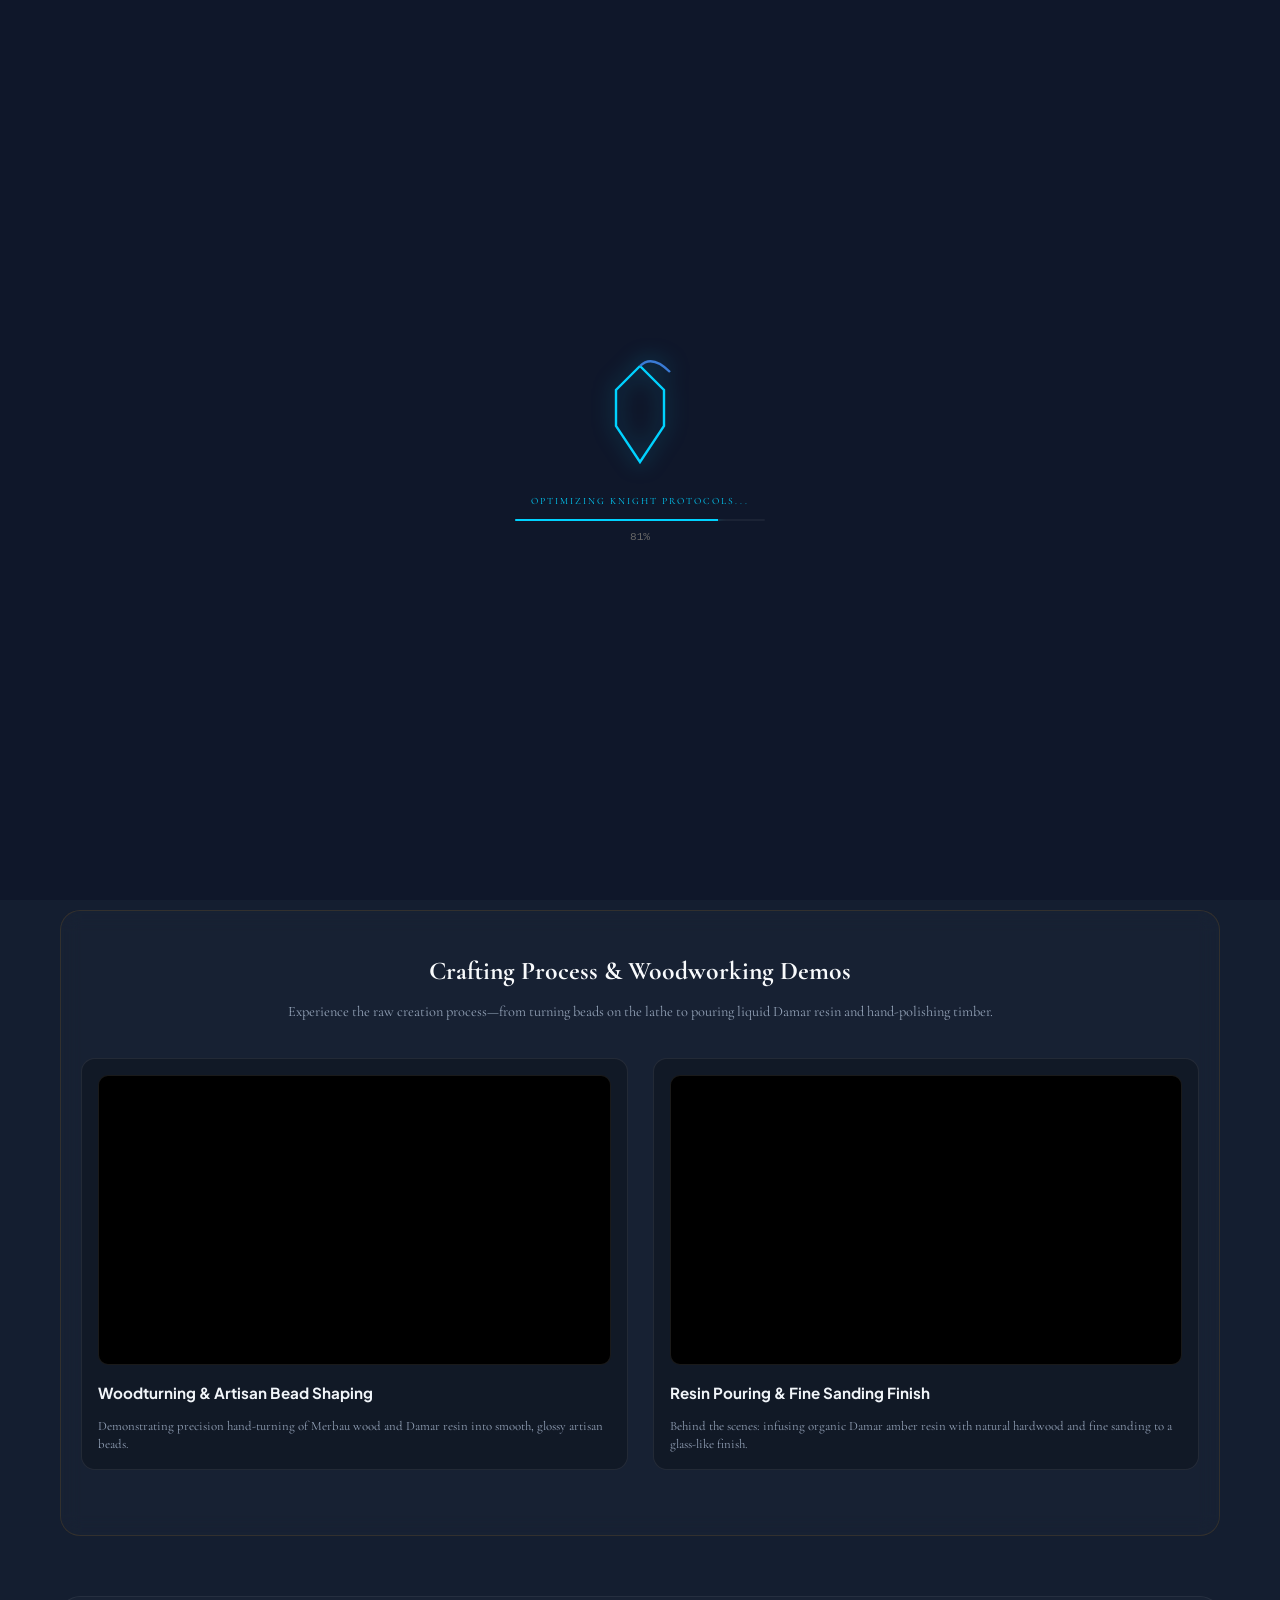
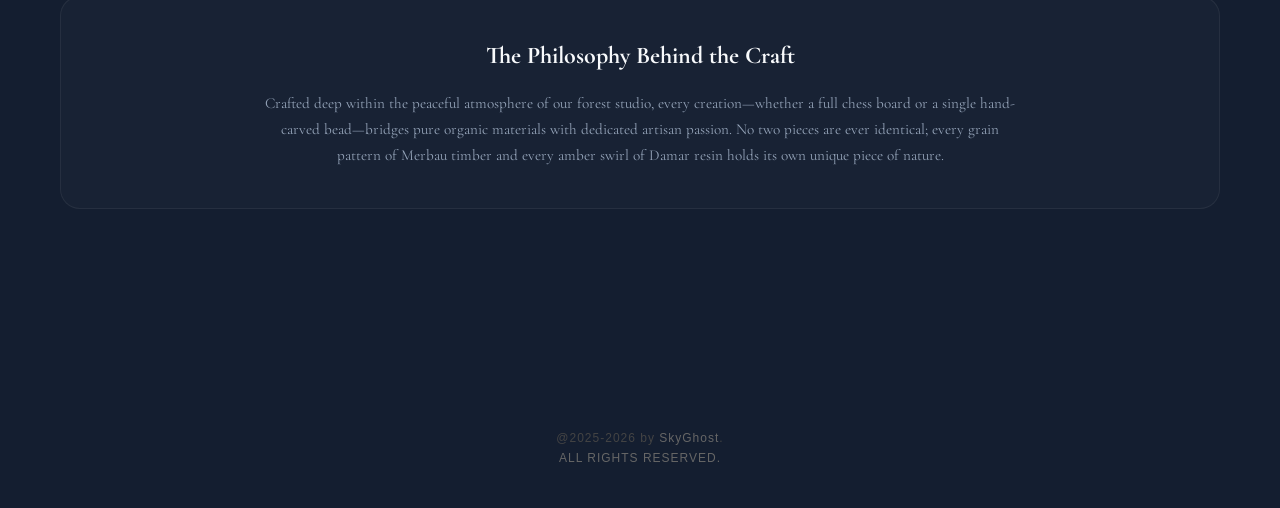
==== crafts/index.html @ 5ad2530a "Add files via upload" ====
<!doctype html><html lang="en"><head><meta charset="UTF-8"><title id="page-title">Artisan Crafts - Naetziel Laksono</title><meta name="viewport" content="width=device-width,initial-scale=1"><link rel="icon" href="data:image/svg+xml,<svg xmlns=%22http://www.w3.org/2000/svg%22 viewBox=%220 0 100 100%22><text y=%22.9em%22 font-size=%2290%22>🪵</text></svg>"><link href="https://fonts.googleapis.com/css2?family=Plus+Jakarta+Sans:wght@300;400;600;800&display=swap" rel="stylesheet"><link rel="stylesheet" href="../Assets/gaya/finalStyle.css"><link rel="stylesheet" href="craftsStyle.css"><script src="../../preloader.js"></script><style></style></head><body><site-preloader></site-preloader><nav><div class="brand" id="nav-brand">Naetziel Laksono</div><button class="hamburger" id="hamburger" aria-label="Toggle navigation">☰</button><div class="nav-links" id="navLinks"><a href="../etalase/index.html" data-json="navigation.digital_arsenal">🛍️ Digital Arsenal</a> <a href="../index.html" data-json="navigation.back_home">← Back to Home</a></div><div style="display: flex; gap: 10px; align-items: center;"><button class="toggle-btn" id="langToggle" title="Switch Language" style="font-size: 0.85em; font-weight: 700; background: var(--bg-alt); border: 1px solid rgba(255,255,255,0.1); padding: 4px 10px; border-radius: 6px; cursor: pointer; color: var(--fg);">ID | EN</button></div></nav><section class="visible" style="padding-top: 40px; max-width: 1200px;"><div class="studio-status-wrapper"><div class="studio-status-badge"><div class="status-dot"></div><span data-json="studio_status">● Studio Active: Open for Commissions</span></div></div><div class="artisan-banner"><div class="artisan-dot"></div><span data-json="banner.atelier">Forged in the Forest Atelier</span> <span>•</span> <span data-json="banner.craft_type">100% Pure Handcraft</span></div><div class="artisan-header"><h2 data-json="header.title">Natural Wood & Resin Handcrafts</h2><p data-json="header.description">Pure handcrafted creations combining exotic Merbau hardwood, natural amber Damar resin, and selected fine timbers.</p></div><div class="trust-strip" id="trust-strip-container"></div><div style="display: grid; grid-template-columns: repeat(auto-fit, minmax(320px, 1fr)); gap: 30px;" id="products-container"></div><div class="process-section" id="process-gallery"><div class="process-header"><h3 data-json="process_section.title">Crafting Process & Woodworking Demos</h3><p data-json="process_section.description">Experience the raw creation process.</p></div><div class="video-grid" id="videos-container"></div></div><div class="story-section"><h3 data-json="story_section.title">The Philosophy Behind the Craft</h3><p data-json="story_section.description">Crafted deep within the peaceful atmosphere of our forest studio...</p></div></section><footer><div class="footer-content"><div class="footer-bottom"><p>@2025-2026 by <span id="footer-author">SkyGhost</span>.<br><span data-json="footer.copyright">ALL RIGHTS RESERVED.</span></p></div></div></footer><script src="craftsScript.js"></script></body></html>
---- Assets/gaya/finalStyle.css ----
@import url(https://fonts.googleapis.com/css2?family=Plus+Jakarta+Sans:ital,wght@0,200..800;1,200..800&display=swap);@import url(https://fonts.googleapis.com/css2?family=Cormorant+Garamond:wght@300;400;500;600;700&display=swap);:root{--bg:#141e30;--fg:#e0e0e0;--bg-alt:rgba(255, 255, 255, 0.05);--accent:#00ff8c;--font:'Cormorant Garamond',serif;--bar-bg:rgba(255, 255, 255, 0.1)}html.light{--bg:#f5f5f5;--fg:#222;--bg-alt:rgba(0, 0, 0, 0.05);--accent:#0066cc}*{box-sizing:border-box;margin:0;padding:0}html{scroll-behavior:smooth}body{font-family:var(--font);background:var(--bg);background-image:radial-gradient(at 0 0,rgba(0,255,195,.05) 0,transparent 50%),radial-gradient(at 100% 100%,rgba(0,102,204,.05) 0,transparent 50%);background-attachment:fixed;color:var(--fg);line-height:1.6;transition:background .3s,color .3s}a{text-decoration:none;color:var(--accent);transition:.3s}a:hover{opacity:.8}section{padding:80px 20px;max-width:95%;margin:auto;opacity:0;transform:translateY(20px);transition:opacity .6s ease-out,transform .6s ease-out}section.visible{opacity:1;transform:translateY(0)}body.ready section.visible{animation:1s ease-in-out forwards fadeIn}nav{position:sticky;top:0;left:0;right:0;background:var(--bg-alt);backdrop-filter:blur(10px);-webkit-backdrop-filter:blur(10px);display:flex;justify-content:space-between;align-items:center;padding:10px 20px;z-index:100;border-bottom:1px solid rgba(255,255,255,.1)}.brand{font-weight:600;font-size:1.2em;letter-spacing:1px;text-transform:uppercase;background:linear-gradient(180deg,#fff 0,#aaa 100%);-webkit-background-clip:text;-webkit-text-fill-color:transparent;filter:drop-shadow(0 2px 4px rgba(0, 0, 0, .3));transition:.3s;cursor:pointer}.brand:hover{letter-spacing:6px;filter:drop-shadow(0 0 8px rgba(255, 255, 255, .5))}.nav-links{display:flex;gap:20px}.nav-links a{font-weight:500}.hamburger,.toggle-btn{background:0 0;border:none;font-size:1.5em;cursor:pointer;color:var(--fg)}.hamburger{display:none}#home{text-align:center;padding-top:120px}#home img{width:160px;height:160px;border-radius:50%;object-fit:cover;border:3px solid rgba(255,255,255,.4);box-shadow:0 4px 15px rgba(0,0,0,.4);margin-bottom:20px;animation:1s ease-out slideDown}#home h1{font-size:2.8em;margin-bottom:5px;animation:2s fadeIn}#home .tagline{font-size:1.2em;font-weight:300;margin-bottom:20px;animation:2s fadeIn}.description{max-width:700px;margin:20px auto 40px;background:var(--bg-alt);backdrop-filter:blur(12px);-webkit-backdrop-filter:blur(12px);border:1px solid rgba(255,255,255,.1);border-radius:14px;padding:25px;box-shadow:0 8px 20px rgba(0,0,0,.2);font-size:1.05em;line-height:1.8;animation:2s ease-in fadeIn}.social-links{display:flex;flex-wrap:wrap;justify-content:center;gap:16px;margin-bottom:60px;animation:2s ease-in fadeIn}.social-links a{display:inline-flex;align-items:center;justify-content:center;font-weight:600;color:var(--fg);transition:.3s;text-decoration:none;text-align:center;font-size:1.05em;background:var(--bg-alt);backdrop-filter:blur(6px);-webkit-backdrop-filter:blur(6px);border:1px solid rgba(255,255,255,.1);border-radius:8px;padding:8px 16px;box-shadow:0 8px 20px rgba(0,0,0,.2)}.social-links a:hover{background:var(--accent);color:var(--bg);transform:translateY(-3px);box-shadow:0 5px 15px rgba(0,210,255,.4)}.social-links svg{width:20px;height:20px;margin-right:8px}.etalase-btn{border:2px solid #a855f7!important;color:#e9d5ff!important;transition:.3s}.etalase-btn:hover{background:#a855f7!important;color:#fff!important;box-shadow:0 0 20px rgba(168,85,247,.6);transform:translateY(-3px)}#about h2,#contact h2,#projects h2,#skills h2{text-align:center;margin-bottom:20px;font-size:2em}#about .bio{max-width:800px;margin:auto;background:var(--bg-alt);backdrop-filter:blur(10px);-webkit-backdrop-filter:blur(10px);border:1px solid rgba(255,255,255,.1);border-radius:12px;padding:25px;box-shadow:0 8px 20px rgba(0,0,0,.2);font-size:1.05em;line-height:1.8}.skills-container{display:grid;grid-template-columns:repeat(auto-fit,minmax(250px,1fr));gap:20px;margin-top:30px}.skill-category{background:var(--bg-alt);padding:20px;border-radius:12px;border:1px solid rgba(255,255,255,.1);transition:transform .3s}.skill-category:hover{transform:translateY(-5px);border-color:var(--accent)}.skill-category h3{font-size:1.1em;margin-bottom:15px;color:var(--accent);border-bottom:1px solid var(--bar-bg);padding-bottom:5px}.tags{display:flex;flex-wrap:wrap;gap:10px}.tags span{background:var(--bar-bg);color:var(--fg);padding:6px 12px;border-radius:20px;font-size:.85em;font-weight:500;border:1px solid transparent;transition:.3s}.tags span:hover{background:var(--accent);color:var(--bg);cursor:default}.principles-header{text-align:center;margin-bottom:60px}.principles-header h2{margin-bottom:15px;font-size:32px}.principles-sub{font-family:'Plus Jakarta Sans',sans-serif;font-size:.95rem;color:#8a92a6;letter-spacing:.5px;max-width:500px;margin:0 auto;line-height:1.6}#principles{padding:80px 20px;margin:0 auto}.principles-grid{display:grid;grid-template-columns:repeat(auto-fit,minmax(280px,1fr));gap:40px}.principle-card{font-family:'Plus Jakarta Sans',sans-serif;background:0 0;border-top:1px solid rgba(255,255,255,.08);padding:25px 10px;transition:.4s cubic-bezier(.16, 1, .3, 1)}.principle-card:hover{border-top-color:#00d2ff;transform:translateY(-3px)}.principle-num{font-size:.8rem;font-weight:700;color:#8a92a6;letter-spacing:2px;margin-bottom:12px;transition:color .3s}.principle-card:hover .principle-num{color:#00d2ff}.principle-card h3{font-size:1.2rem;font-weight:600;color:#fff;margin-bottom:10px}.principle-card p{font-size:.9rem;color:#8a92a6;line-height:1.6}.section-tagline{font-family:'Plus Jakarta Sans',sans-serif;font-size:1rem;color:#8a92a6;text-align:center;margin-top:-40px;margin-bottom:50px;padding-top:40px;letter-spacing:.5px}.current-focus-wrapper{font-family:'Plus Jakarta Sans',sans-serif;margin:50px auto 0;max-width:650px;width:100%}.focus-header{margin-bottom:16px;padding-left:2px}.focus-title{font-size:.9rem;font-weight:800;text-transform:uppercase;letter-spacing:.12em;color:#fff;margin:0}.focus-subtitle{font-size:.78rem;color:#64748b;margin-top:4px;font-weight:400}.current-focus{background:rgba(255,255,255,.03);border:1px solid rgba(255,255,255,.08);border-radius:12px;padding:24px;backdrop-filter:blur(8px);-webkit-backdrop-filter:blur(8px);display:flex;flex-direction:column;gap:14px}.focus-item{display:flex;flex-direction:column;gap:4px;font-size:.88rem;line-height:1.5}.focus-label{font-weight:700;color:#fff;text-transform:uppercase;letter-spacing:.05em;font-size:.8rem;min-width:130px}.focus-text{color:#cbd5e1;font-weight:400}.current-focus:hover{border-color:rgba(255,255,255,.15);background:rgba(255,255,255,.04);transition:.3s}.forest-chronicle{font-family:'Plus Jakarta Sans',sans-serif;display:flex;justify-content:space-between;align-items:center;background:rgba(255,255,255,.01);border:1px solid rgba(255,255,255,.05);border-radius:8px;padding:30px;max-width:500px;margin:40px auto}.chronicle-meta{display:flex;align-items:center;gap:15px}.chronicle-icon{font-size:1.5rem;filter:drop-shadow(0 0 8px rgba(0, 210, 255, .2))}.chronicle-title{font-size:.95rem;font-weight:600;color:#fff;margin:0 0 2px}.chronicle-desc{font-size:.8rem;color:#8a92a6;margin:0}.chronicle-timer{text-align:right;display:flex;flex-direction:column;gap:4px}.timer-label{font-size:.75rem;color:#8a92a6;text-transform:uppercase;letter-spacing:1px}#countdown-timer{font-size:1.1rem;font-weight:700;color:#00d2ff;font-variant-numeric:tabular-nums;letter-spacing:.5px}.project-list{display:flex;flex-wrap:nowrap;overflow-x:auto;gap:25px;padding:20px 10px 40px;scroll-snap-type:x mandatory;-webkit-overflow-scrolling:touch}.project-list::-webkit-scrollbar{height:8px}.project-list::-webkit-scrollbar-track{background:var(--bg-alt);border-radius:10px}.project-list::-webkit-scrollbar-thumb{background:var(--accent);border-radius:10px}.project-item{flex:0 0 320px;scroll-snap-align:center;background:var(--bg-alt);backdrop-filter:blur(15px);-webkit-backdrop-filter:blur(15px);border:1px solid rgba(255,255,255,.1);padding:30px;border-radius:16px;position:relative;overflow:hidden;transition:.4s;display:flex;flex-direction:column}.project-item:hover{transform:translateY(-10px);border-color:var(--accent);box-shadow:0 15px 35px rgba(0,255,195,.1)}.project-status{position:absolute;top:0;right:0;padding:5px 15px;font-size:.75em;font-weight:600;border-bottom-left-radius:12px}.completed{background:var(--accent);color:var(--bg)}.dev{background:#ffb800;color:#000}.project-item h3{margin:15px 0 10px;font-size:1.4em;color:var(--accent)}.project-item p{font-size:.95em;opacity:.8;flex-grow:1}.project-tech{margin:20px 0;display:flex;gap:8px;flex-wrap:wrap}.project-tech span{font-size:.7em;background:rgba(255,255,255,.05);padding:4px 10px;border-radius:4px;border:1px solid rgba(255,255,255,.1)}.project-link{text-align:center;padding:10px;border-radius:8px;background:var(--accent);color:var(--bg)!important;font-weight:600;margin-top:10px}.project-link.disabled{background:var(--bar-bg);cursor:not-allowed;opacity:.5}button.project-link{background:var(--accent);color:var(--bg)!important;border:none;cursor:pointer}.ai-card{color:#fff;position:relative;border:1px solid rgba(0,255,195,.2)!important;background:linear-gradient(145deg,rgba(15,20,28,.8),rgba(5,7,10,.9));z-index:1}.ai-card::before{content:'';position:absolute;inset:-2px;background:var(--accent);filter:blur(15px);-webkit-filter:blur(15px);border-radius:28px;z-index:-1;opacity:.1;animation:3s ease-in-out infinite neural-pulse}.scan-line{position:absolute;top:0;left:0;width:100%;height:2px;background:linear-gradient(90deg,transparent,var(--accent),transparent);opacity:.5;z-index:2;animation:4s linear infinite scan-move}.ai-card h3{color:#cdecf3;text-shadow:0 0 10px rgba(0,255,195,.3)}.ai-card:hover{box-shadow:0 0 30px rgba(0,255,195,.2)}.ai-card:hover .scan-line{animation-duration:2s}.wa-ai-card{color:#fff;border:1px solid rgba(37,211,102,.2)!important;background:linear-gradient(145deg,rgba(15,28,20,.9),rgba(5,10,7,.95));position:relative;overflow:hidden}.wa-ai-card h3{color:#cdecf3}.neural-network{position:absolute;top:0;left:0;width:100%;height:100%;background-image:radial-gradient(#25d366 .5px,transparent .5px);background-size:15px 15px;opacity:.05;z-index:0}.wa-ai-card::before{content:'';position:absolute;inset:-2px;background:#25d366;filter:blur(20px);border-radius:28px;z-index:-1;opacity:.05;animation:4s ease-in-out infinite wa-ai-pulse}.wa-ai-card::after{content:'●';position:absolute;top:15px;right:15px;color:#25d366;font-size:8px;text-shadow:0 0 10px #25d366;animation:2s infinite floating-blink}.wa-ai-card:hover{border-color:#25d366!important;box-shadow:0 0 25px rgba(37,211,102,.15)}h2{font-family:'Plus Jakarta Sans',Inter,sans-serif;font-size:2.5rem;font-weight:900;text-align:center;margin-bottom:50px;text-transform:uppercase;letter-spacing:2px;position:relative;display:block;width:fit-content;margin-left:auto;margin-right:auto}h2::after{content:'';position:absolute;bottom:-4px;left:50%;transform:translateX(-50%);-webkit-transform:translateX(-50%);width:70%;height:2px;border-radius:2px}h2::before{content:'';position:absolute;bottom:-6px;left:50%;width:6px;height:6px;background:#fff;border-radius:50%;box-shadow:0 0 15px #fff,0 0 5px #00d2ff;z-index:2;animation:3s ease-in-out infinite alternate scanner-move}.modal-overlay{display:none;position:fixed;z-index:1000;inset:0;background:rgba(8,12,22,.75);backdrop-filter:blur(16px);-webkit-backdrop-filter:blur(16px);padding:40px 20px;justify-content:center;align-items:center;perspective:1200px}.modal-content{background:rgba(15,23,42,.55);backdrop-filter:blur(20px);-webkit-backdrop-filter:blur(20px);padding:24px 20px;border-radius:20px;width:100%;max-width:340px;position:relative;border:1px solid rgba(255,255,255,.08);box-shadow:0 30px 60px rgba(0,0,0,.4),0 0 40px rgba(0,210,255,.08);transform-style:preserve-3d}.modal-title{color:#00d2ff;text-align:center;margin-bottom:20px;font-size:1.1rem;letter-spacing:2px;font-weight:700;transform:translateZ(30px)}.game-list{display:flex;flex-direction:column;gap:10px;transform:translateZ(20px)}.game-item{display:flex;align-items:center;gap:12px;padding:10px 14px;background:rgba(255,255,255,.03);border:1px solid rgba(255,255,255,.04);border-radius:12px;transition:.3s}.game-item:hover{background:rgba(0,210,255,.08);border-color:rgba(0,210,255,.2)}.close-btn:hover{color:#00d2ff}.game-icon{font-size:1.5rem}.game-label{font-size:.7rem;color:#888;text-transform:uppercase;margin:0}.game-val{font-size:1rem;color:#fff;font-weight:600;margin:0}.close-btn{transition:color .2s;transform:translateZ(30px);position:absolute;top:15px;right:20px;font-size:25px;color:#fff;cursor:pointer}#openGamingModal{position:relative;border:2px solid #01f;color:#dbdde4;overflow:visible;background:0 0;cursor:pointer;z-index:1;transition:.2s ease-in-out}#openGamingModal:hover{background:#4800ff;color:#fff;transform:translateY(-5px) scale(1.05);filter:drop-shadow(0 0 15px rgba(81, 0, 255, .8));animation:.15s infinite glitch-button-hard}#openGamingModal::before{content:'';position:absolute;top:-12px;left:-12px;right:-12px;bottom:-12px;border:3px solid #00d2ff;border-radius:8px;z-index:-1;filter:drop-shadow(0 0 6px #00d2ff) drop-shadow(0 0 15px #00d2ff);pointer-events:none;opacity:1;animation:1s steps(1) infinite lightning-idle-1}#openGamingModal::after{content:'';position:absolute;top:-16px;left:-16px;right:-16px;bottom:-16px;border:2px solid #f07;border-radius:8px;z-index:-1;filter:drop-shadow(0 0 6px #ff0077) drop-shadow(0 0 20px #ff0077);pointer-events:none;opacity:1;animation:1.2s steps(1) .3s infinite lightning-idle-2}#openGamingModal:hover::before{animation:.15s steps(1) infinite lightning-berserker-1}#openGamingModal:hover::after{animation:.1s steps(1) infinite lightning-berserker-2}.copy-btn{background:rgba(0,210,255,.1);border:1px solid rgba(0,210,255,.3);color:#00d2ff;padding:2px 6px;border-radius:4px;font-size:.75rem;cursor:pointer;margin-left:6px;transition:.2s;vertical-align:middle}.copy-btn:hover{background:#00d2ff;color:#0f172a;box-shadow:0 0 10px rgba(0,210,255,.5);transform:scale(1.05)}.copy-toast{position:fixed;bottom:40px;left:50%;transform:translateX(-50%) translateY(100px);background:#0f172a;color:#00d2ff;border:1px solid #00d2ff;padding:10px 20px;border-radius:8px;font-family:'Plus Jakarta Sans',sans-serif;font-size:.75rem;letter-spacing:1.5px;text-transform:uppercase;box-shadow:0 0 25px rgba(0,210,255,.4);transition:transform .3s cubic-bezier(.16, 1, .3, 1),opacity .3s;opacity:0;z-index:2000;pointer-events:none}.copy-toast.show{transform:translateX(-50%) translateY(0);opacity:1}#contact p{text-align:center;font-size:1.05em;background:var(--bg-alt);backdrop-filter:blur(10px);-webkit-backdrop-filter:blur(10px);border:1px solid rgba(255,255,255,.1);border-radius:12px;padding:20px;max-width:600px;margin:auto;box-shadow:0 8px 20px rgba(0,0,0,.2)}footer{padding:80px 0 40px;background:0 0;font-family:Poppins,sans-serif}.footer-content{max-width:1000px;margin:0 auto;padding:0 20px}.footer-top{display:flex;justify-content:space-between;align-items:center;margin-bottom:30px}.status-badge{font-size:.75rem;text-transform:uppercase;letter-spacing:2px;color:#00d2ff;display:flex;align-items:center;gap:8px;border:1px solid rgba(0,210,255,.3);padding:6px 15px;border-radius:20px}.status-badge .dot{width:6px;height:6px;background:red;border-radius:50%;box-shadow:0 0 10px #00d2ff;animation:2s infinite pulse-green}.footer-line{border:0;height:1px;background:linear-gradient(90deg,rgba(255,255,255,0),rgba(255,255,255,.1),rgba(255,255,255,0));margin-bottom:40px}.footer-main{display:flex;justify-content:space-between;gap:10px;flex-wrap:wrap}.footer-info .label{font-size:.65rem;color:#666;text-transform:uppercase;letter-spacing:2px;margin-bottom:8px}.footer-info .value{font-size:.95rem;color:var(--fg);font-weight:400}.underline-hover{cursor:pointer;transition:.3s}.underline-hover:hover{color:#00b7ff;text-decoration:underline}.footer-bottom{margin-top:60px;text-align:center;font-size:.75rem;color:#444;letter-spacing:1px}.footer-bottom span{color:#666}#toTop{position:fixed;bottom:30px;right:30px;background:var(--accent);color:var(--bg);border:none;padding:12px;border-radius:50%;font-size:1.2em;cursor:pointer;display:none;box-shadow:0 4px 12px rgba(0,0,0,.3);transition:transform .3s}#toTop:hover{transform:scale(1.1)}@media (max-width:768px){.nav-links{position:absolute;top:60px;left:0;right:0;background:var(--bg-alt);flex-direction:column;gap:0;display:none}.nav-links.show{display:flex}.nav-links a{padding:12px;border-top:1px solid rgba(255,255,255,.1)}.hamburger{display:block}.forest-chronicle{flex-direction:column;align-items:flex-start;padding:20px}.chronicle-timer{text-align:left;margin-top:5px;border-top:1px solid rgba(255,255,255,.05);padding-top:12px;width:100%}.footer-top{flex-direction:column;gap:20px;text-align:center}.footer-main{flex-direction:column;text-align:center;gap:30px}}@media (min-width:640px){.focus-item{flex-direction:row;align-items:flex-start;gap:16px}.focus-label{border-right:1px solid rgba(255,255,255,.1);padding-right:10px}}@media (max-width:480px){#home h1{font-size:2em}#home .tagline{font-size:1em}.description{font-size:.95em;padding:20px}.social-links a{padding:8px;font-size:.9em}#about .bio,#contact p{font-size:.95em;padding:20px}#about h2,#contact h2,#projects h2,#skills h2{font-size:1.6em}.skill-bar span{font-size:.9em}.project-item{width:90%;padding:20px}}@keyframes fadeIn{from{opacity:0}to{opacity:1}}@keyframes slideDown{from{transform:translateY(-50px);opacity:0}to{transform:translateY(0);opacity:1}}@keyframes spin{to{transform:rotate(360deg)}}@keyframes blink{0%,100%{opacity:0}50%{opacity:1}}@keyframes drawKnight{to{stroke-dashoffset:0}}@keyframes scanner-move{0%{left:15%;transform:translateX(0)}100%{left:85%;transform:translateX(-100%)}}@keyframes neural-pulse{0%,100%{opacity:.1;transform:scale(1)}50%{opacity:.25;transform:scale(1.02)}}@keyframes scan-move{0%{top:0;opacity:0}10%,90%{opacity:1}100%{top:100%;opacity:0}}@keyframes wa-ai-pulse{0%,100%{opacity:.05;transform:scale(1)}50%{opacity:.15;transform:scale(1.05)}}@keyframes floating-blink{0%,100%{opacity:1;transform:translateY(0)}50%{opacity:.3;transform:translateY(-5px)}}@keyframes pulse{0%,100%{opacity:.4}50%{opacity:1}}@keyframes pulse-green{0%,100%{opacity:1}50%{opacity:.3}}@keyframes lightning-idle-1{0%{-webkit-clip-path:polygon(0 0,100% 0,100% 10%,0 8%);clip-path:polygon(0 0,100% 0,100% 10%,0 8%)}20%,55%,90%{-webkit-clip-path:inset(50%);clip-path:inset(50%);opacity:0}35%{opacity:1;-webkit-clip-path:polygon(90% 0,100% 15%,95% 100%,85% 80%);clip-path:polygon(90% 0,100% 15%,95% 100%,85% 80%)}70%{opacity:1;-webkit-clip-path:polygon(0 85%,100% 90%,100% 100%,0 100%);clip-path:polygon(0 85%,100% 90%,100% 100%,0 100%)}}@keyframes lightning-idle-2{0%,40%,80%{-webkit-clip-path:inset(50%);clip-path:inset(50%);opacity:0}15%{opacity:1;-webkit-clip-path:polygon(0 0,15% 0,10% 100%,0 90%);clip-path:polygon(0 0,15% 0,10% 100%,0 90%)}60%{opacity:1;-webkit-clip-path:polygon(10% 0%,90% 40%,60% 35%,100% 100%,30% 80%,0% 50%);clip-path:polygon(10% 0%,90% 40%,60% 35%,100% 100%,30% 80%,0% 50%)}100%{opacity:1;-webkit-clip-path:polygon(0 0,100% 0,100% 100%,0 100%);clip-path:polygon(0 0,100% 0,100% 100%,0 100%)}}@keyframes lightning-berserker-1{0%{-webkit-clip-path:polygon(0 0,100% 0,100% 25%,0 15%);clip-path:polygon(0 0,100% 0,100% 25%,0 15%)}25%{-webkit-clip-path:polygon(75% 0,100% 20%,100% 100%,80% 75%);clip-path:polygon(75% 0,100% 20%,100% 100%,80% 75%)}50%{-webkit-clip-path:polygon(0% 20%,30% 0%,25% 80%,0% 100%);clip-path:polygon(0% 20%,30% 0%,25% 80%,0% 100%)}75%{-webkit-clip-path:polygon(0 80%,100% 70%,100% 100%,0 100%);clip-path:polygon(0 80%,100% 70%,100% 100%,0 100%)}100%{-webkit-clip-path:polygon(0 0,100% 0,100% 100%,0 100%);clip-path:polygon(0 0,100% 0,100% 100%,0 100%)}}@keyframes lightning-berserker-2{0%,80%{-webkit-clip-path:inset(50%);clip-path:inset(50%)}20%{-webkit-clip-path:polygon(5% 0%,95% 25%,100% 10%,50% 95%,0% 55%);clip-path:polygon(5% 0%,95% 25%,100% 10%,50% 95%,0% 55%)}40%{-webkit-clip-path:polygon(0 0,100% 0,100% 100%,0 100%);clip-path:polygon(0 0,100% 0,100% 100%,0 100%)}60%{-webkit-clip-path:polygon(90% 15%,75% 45%,100% 85%,80% 100%);clip-path:polygon(90% 15%,75% 45%,100% 85%,80% 100%)}100%{-webkit-clip-path:polygon(10% 10%,90% 0%,100% 90%,0% 100%);clip-path:polygon(10% 10%,90% 0%,100% 90%,0% 100%)}}@keyframes glitch-button-hard{0%,100%{transform:translateY(-5px) scale(1.05) translate(0)}25%{transform:translateY(-5px) scale(1.05) translate(-3px,2px)}50%{transform:translateY(-5px) scale(1.05) translate(3px,-1px)}75%{transform:translateY(-5px) scale(1.05) translate(-2px,-3px)}}
---- crafts/craftsStyle.css ----
:root{--artisan-accent:#f59e0b;--artisan-glow:rgba(245, 158, 11, 0.25)}.studio-status-wrapper{display:flex;justify-content:center;margin-bottom:20px}.studio-status-badge{display:flex;align-items:center;gap:10px;font-family:'Plus Jakarta Sans',sans-serif;font-size:.72rem;text-transform:uppercase;letter-spacing:1.5px;font-weight:700;padding:6px 16px;border-radius:20px;-webkit-backdrop-filter:blur(8px);backdrop-filter:blur(8px);color:#22c55e;background:rgba(34,197,94,.08);border:1px solid rgba(34,197,94,.25)}.status-dot{width:7px;height:7px;background:#22c55e;border-radius:50%;box-shadow:0 0 10px #22c55e;animation:2s infinite pulse-status}@keyframes pulse-status{0%,100%{opacity:1;transform:scale(1)}50%{opacity:.4;transform:scale(.85)}}.artisan-banner{display:flex;justify-content:center;align-items:center;gap:12px;font-family:'Plus Jakarta Sans',sans-serif;font-size:.7rem;text-transform:uppercase;letter-spacing:2px;color:var(--artisan-accent);background:rgba(245,158,11,.05);border:1px solid rgba(245,158,11,.2);padding:6px 18px;border-radius:20px;width:fit-content;margin:0 auto 25px}.artisan-dot{width:6px;height:6px;background:var(--artisan-accent);border-radius:50%;box-shadow:0 0 10px var(--artisan-accent);animation:2s infinite pulse-amber}@keyframes pulse-amber{0%,100%{opacity:1;transform:scale(1)}50%{opacity:.4;transform:scale(.85)}}.artisan-header{text-align:center;margin-bottom:40px}.artisan-header h2{font-size:2.2rem;font-weight:800;letter-spacing:-.5px;margin-bottom:12px}.artisan-header p{color:#94a3b8;max-width:680px;margin:0 auto;font-size:.95rem;line-height:1.6}.craft-card{position:relative;overflow:hidden;background:var(--bg-alt);border:1px solid rgba(245,158,11,.15);border-radius:16px;padding:30px;transition:.4s cubic-bezier(.16, 1, .3, 1);-webkit-backdrop-filter:blur(10px);backdrop-filter:blur(10px);display:flex;flex-direction:column;justify-content:space-between}.craft-card:hover{border-color:var(--artisan-accent);transform:translateY(-5px);box-shadow:0 10px 30px rgba(245,158,11,.12)}.craft-price{display:inline-block;font-family:'Plus Jakarta Sans',sans-serif;font-size:.85rem;font-weight:700;color:var(--artisan-accent);background:rgba(245,158,11,.1);border:1px solid rgba(245,158,11,.2);padding:4px 12px;border-radius:6px;margin-bottom:15px;width:fit-content}.craft-badge{position:absolute;top:20px;right:20px;background:rgba(245,158,11,.1);color:var(--artisan-accent);border:1px solid rgba(245,158,11,.3);padding:4px 10px;border-radius:20px;font-size:.65rem;font-weight:700;text-transform:uppercase;letter-spacing:1px}.craft-link{display:inline-block;margin-top:20px;background:linear-gradient(135deg,#f59e0b,#d97706);color:#0f172a!important;padding:10px 20px;border-radius:8px;font-weight:700;text-decoration:none;font-size:.85rem;text-align:center;transition:.3s;box-shadow:0 4px 15px rgba(245,158,11,.3)}.craft-link:hover{opacity:.95;transform:scale(1.02);box-shadow:0 6px 20px rgba(245,158,11,.5)}.trust-strip{display:grid;grid-template-columns:repeat(4,1fr);gap:10px;background:var(--bg-alt);border:1px solid rgba(255,255,255,.08);border-radius:12px;padding:12px 16px;margin:25px auto 40px;max-width:900px;-webkit-backdrop-filter:blur(8px);backdrop-filter:blur(8px)}.trust-item{display:flex;align-items:center;justify-content:center;gap:8px;font-family:'Plus Jakarta Sans',sans-serif;font-size:.75rem;color:#cbd5e1;font-weight:600;line-height:1.2}.process-section{margin-top:70px;padding:40px 20px;background:rgba(255,255,255,.015);border:1px solid rgba(245,158,11,.12);border-radius:20px;-webkit-backdrop-filter:blur(10px);backdrop-filter:blur(10px)}.process-header{text-align:center;margin-bottom:35px}.process-header h3{font-size:1.6rem;font-weight:800;color:#f8fafc;margin-bottom:8px}.process-header p{color:#94a3b8;font-size:.9rem}.video-grid{display:grid;grid-template-columns:repeat(auto-fit,minmax(300px,1fr));gap:25px;margin-bottom:25px}.video-card{background:rgba(0,0,0,.25);border:1px solid rgba(255,255,255,.08);border-radius:14px;padding:16px;display:flex;flex-direction:column;gap:12px;transition:border-color .3s}.video-title{font-family:'Plus Jakarta Sans',sans-serif;font-size:.95rem;font-weight:700;color:#f1f5f9;margin-top:4px}.video-desc{font-size:.8rem;color:#94a3b8;line-height:1.4}.video-container{position:relative;width:100%;padding-bottom:56.25%;height:0;border-radius:10px;overflow:hidden;background:#000;border:1px solid rgba(255,255,255,.1)}.video-container iframe{position:absolute;top:0;left:0;width:100%;height:100%;border:0}.story-section{margin-top:60px;background:rgba(255,255,255,.02);border:1px solid rgba(255,255,255,.06);border-radius:20px;padding:40px;text-align:center}.story-section h3{font-size:1.5rem;margin-bottom:15px;color:#f8fafc}.story-section p{color:#94a3b8;max-width:750px;margin:0 auto;line-height:1.7;font-size:.95rem}
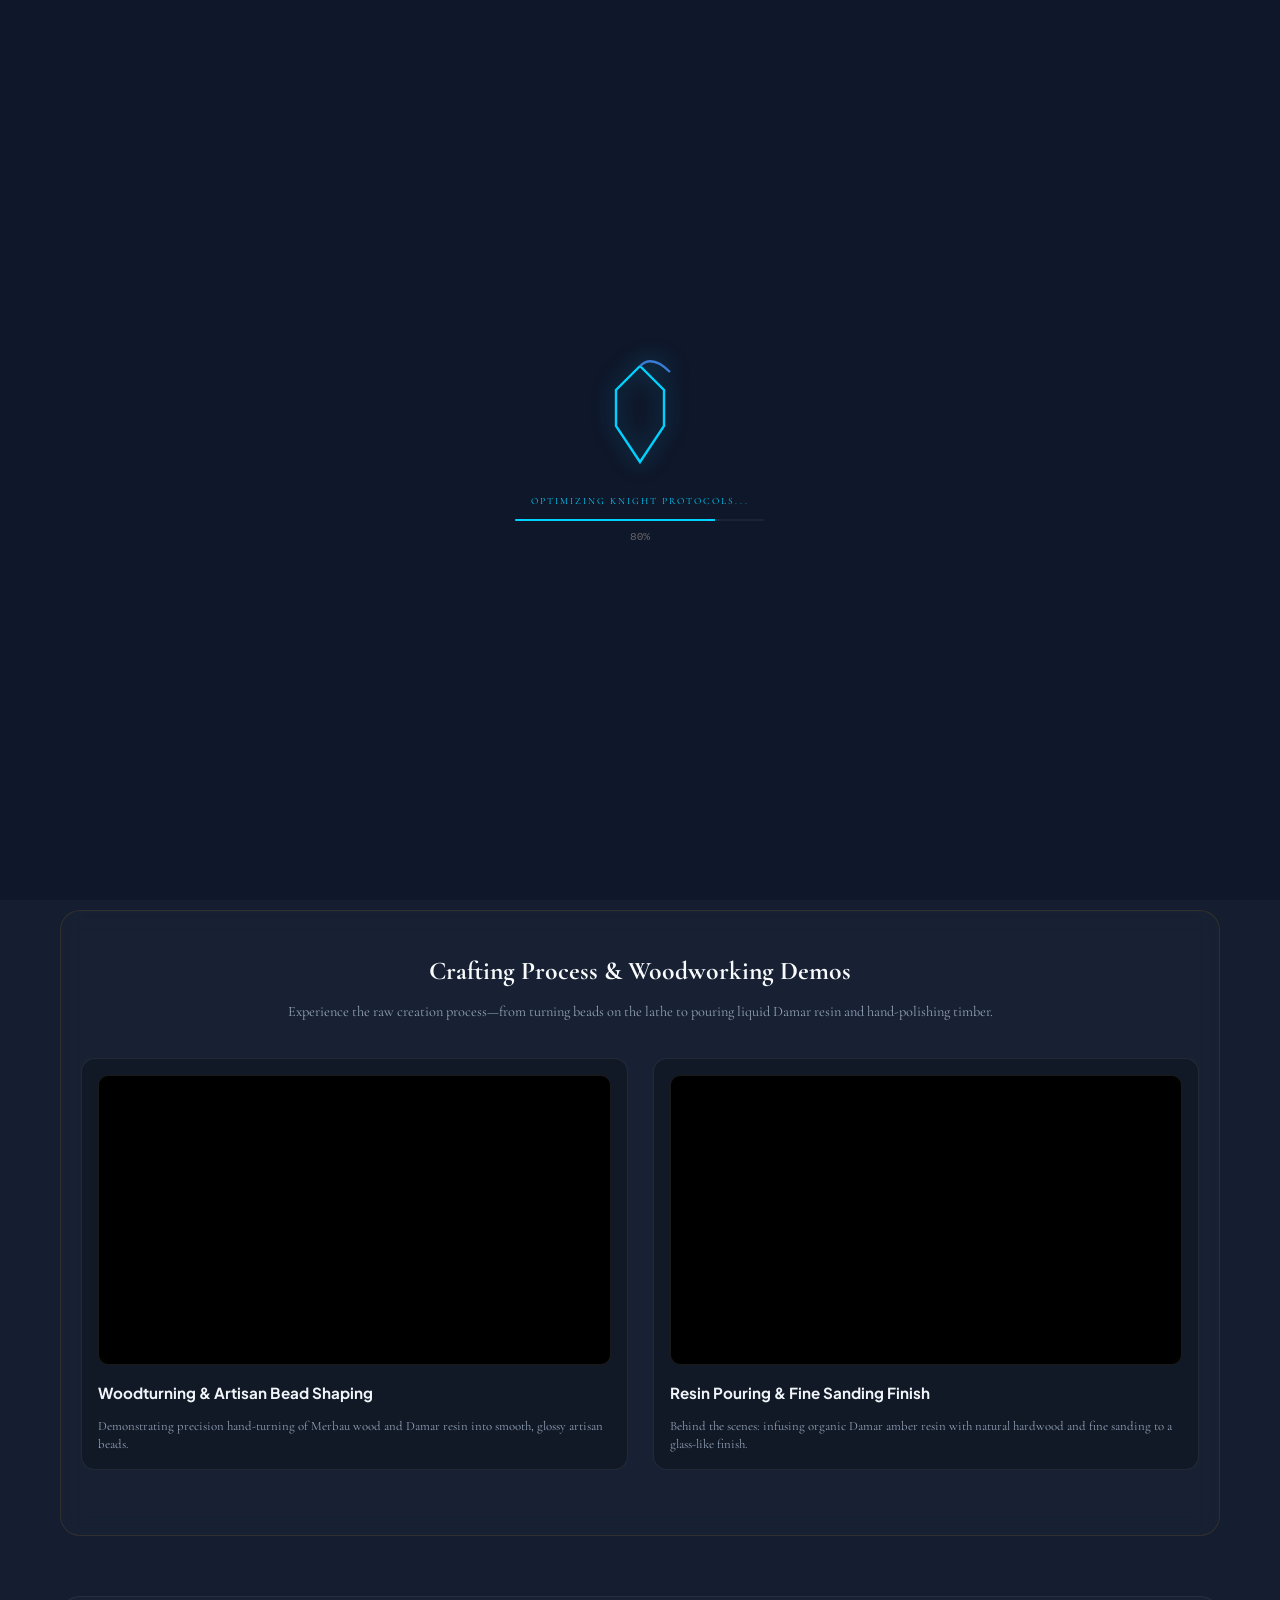
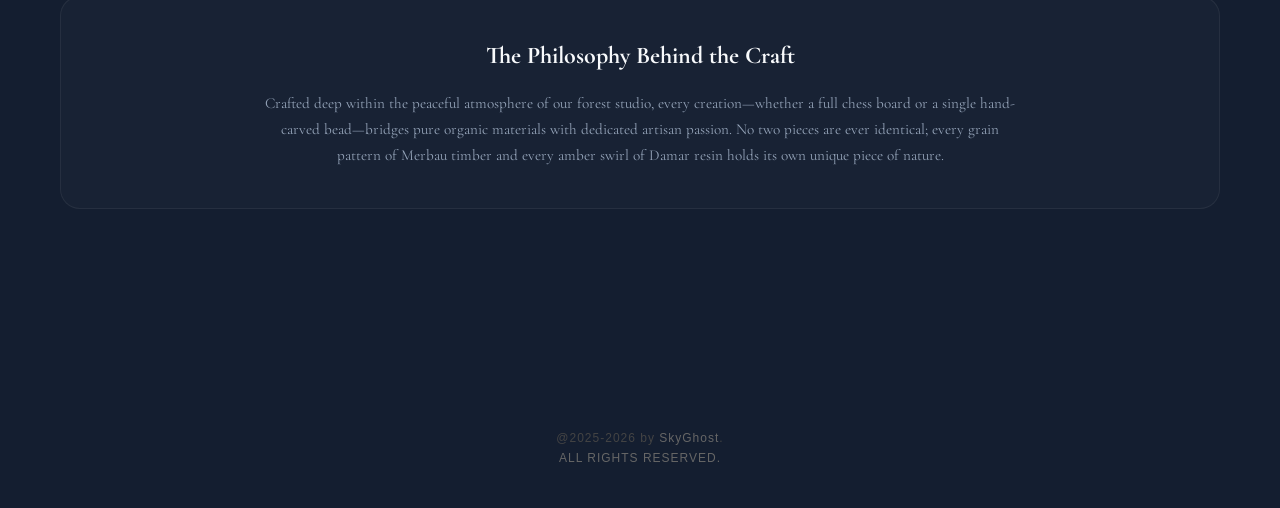
==== commit 83cea291: "Update index.html" ====
--- a/crafts/index.html
+++ b/crafts/index.html
@@ -1 +1 @@
-<!doctype html><html lang="en"><head><meta charset="UTF-8"><title id="page-title">Artisan Crafts - Naetziel Laksono</title><meta name="viewport" content="width=device-width,initial-scale=1"><link rel="icon" href="data:image/svg+xml,<svg xmlns=%22http://www.w3.org/2000/svg%22 viewBox=%220 0 100 100%22><text y=%22.9em%22 font-size=%2290%22>🪵</text></svg>"><link href="https://fonts.googleapis.com/css2?family=Plus+Jakarta+Sans:wght@300;400;600;800&display=swap" rel="stylesheet"><link rel="stylesheet" href="../Assets/gaya/finalStyle.css"><link rel="stylesheet" href="craftsStyle.css"><script src="../../preloader.js"></script><style></style></head><body><site-preloader></site-preloader><nav><div class="brand" id="nav-brand">Naetziel Laksono</div><button class="hamburger" id="hamburger" aria-label="Toggle navigation">☰</button><div class="nav-links" id="navLinks"><a href="../etalase/index.html" data-json="navigation.digital_arsenal">🛍️ Digital Arsenal</a> <a href="../index.html" data-json="navigation.back_home">← Back to Home</a></div><div style="display: flex; gap: 10px; align-items: center;"><button class="toggle-btn" id="langToggle" title="Switch Language" style="font-size: 0.85em; font-weight: 700; background: var(--bg-alt); border: 1px solid rgba(255,255,255,0.1); padding: 4px 10px; border-radius: 6px; cursor: pointer; color: var(--fg);">ID | EN</button></div></nav><section class="visible" style="padding-top: 40px; max-width: 1200px;"><div class="studio-status-wrapper"><div class="studio-status-badge"><div class="status-dot"></div><span data-json="studio_status">● Studio Active: Open for Commissions</span></div></div><div class="artisan-banner"><div class="artisan-dot"></div><span data-json="banner.atelier">Forged in the Forest Atelier</span> <span>•</span> <span data-json="banner.craft_type">100% Pure Handcraft</span></div><div class="artisan-header"><h2 data-json="header.title">Natural Wood & Resin Handcrafts</h2><p data-json="header.description">Pure handcrafted creations combining exotic Merbau hardwood, natural amber Damar resin, and selected fine timbers.</p></div><div class="trust-strip" id="trust-strip-container"></div><div style="display: grid; grid-template-columns: repeat(auto-fit, minmax(320px, 1fr)); gap: 30px;" id="products-container"></div><div class="process-section" id="process-gallery"><div class="process-header"><h3 data-json="process_section.title">Crafting Process & Woodworking Demos</h3><p data-json="process_section.description">Experience the raw creation process.</p></div><div class="video-grid" id="videos-container"></div></div><div class="story-section"><h3 data-json="story_section.title">The Philosophy Behind the Craft</h3><p data-json="story_section.description">Crafted deep within the peaceful atmosphere of our forest studio...</p></div></section><footer><div class="footer-content"><div class="footer-bottom"><p>@2025-2026 by <span id="footer-author">SkyGhost</span>.<br><span data-json="footer.copyright">ALL RIGHTS RESERVED.</span></p></div></div></footer><script src="craftsScript.js"></script></body></html>+<!doctype html><html lang="en"><head><meta charset="UTF-8"><title id="page-title">Artisan Crafts - Naetziel Laksono</title><meta name="viewport" content="width=device-width,initial-scale=1"><link rel="icon" href="data:image/svg+xml,<svg xmlns=%22http://www.w3.org/2000/svg%22 viewBox=%220 0 100 100%22><text y=%22.9em%22 font-size=%2290%22>🪵</text></svg>"><link href="https://fonts.googleapis.com/css2?family=Plus+Jakarta+Sans:wght@300;400;600;800&display=swap" rel="stylesheet"><link rel="stylesheet" href="../Assets/gaya/finalStyle.css"><link rel="stylesheet" href="craftsStyle.css"><script src="../../preloader.js"></script><style></style></head><body><site-preloader></site-preloader><nav><div class="brand" id="nav-brand">Naetziel Laksono</div><button class="hamburger" id="hamburger" aria-label="Toggle navigation">☰</button><div class="nav-links" id="navLinks"><a href="../etalase/index.html" data-json="navigation.digital_arsenal">🛍️ Digital Arsenal</a> <a href="../index.html" data-json="navigation.back_home">← Back to Home</a></div><div style="display: flex; gap: 10px; align-items: center;"><button class="toggle-btn" id="langToggle" title="Switch Language" style="font-size: 0.85em; font-weight: 700; background: var(--bg-alt); border: 1px solid rgba(255,255,255,0.1); padding: 4px 10px; border-radius: 6px; cursor: pointer; color: var(--fg);">ID | EN</button></div></nav><section class="visible" style="padding-top: 40px; max-width: 1200px;"><div class="studio-status-wrapper"><div class="studio-status-badge"><div class="status-dot"></div><span data-json="studio_status">● Studio Active: Open for Commissions</span></div></div><div class="artisan-banner"><div class="artisan-dot"></div><span data-json="banner.atelier">Forged in the Forest Atelier</span> <span>•</span> <span data-json="banner.craft_type">100% Pure Handcraft</span></div><div class="artisan-header"><h2 data-json="header.title">Natural Wood & Resin Handcrafts</h2><p data-json="header.description">Pure handcrafted creations combining exotic Merbau hardwood, natural amber Damar resin, and selected fine timbers.</p></div><div class="trust-strip" id="trust-strip-container"></div><div style="display: grid; grid-template-columns: repeat(auto-fit, minmax(320px, 1fr)); gap: 30px;" id="products-container"></div><div class="process-section" id="process-gallery"><div class="process-header"><h3 data-json="process_section.title">Crafting Process & Woodworking Demos</h3><p data-json="process_section.description">Experience the raw creation process.</p></div><div class="video-grid" id="videos-container"></div></div><div class="story-section"><h3 data-json="story_section.title">The Philosophy Behind the Craft</h3><p data-json="story_section.description">Crafted deep within the peaceful atmosphere of our forest studio...</p></div></section><footer><div class="footer-content"><div class="footer-bottom"><p>@2025-2026 by <span id="footer-author">SkyGhost</span>.<br><span data-json="footer.copyright">ALL RIGHTS RESERVED.</span></p></div></div></footer><script src="oye.js"></script></body></html>
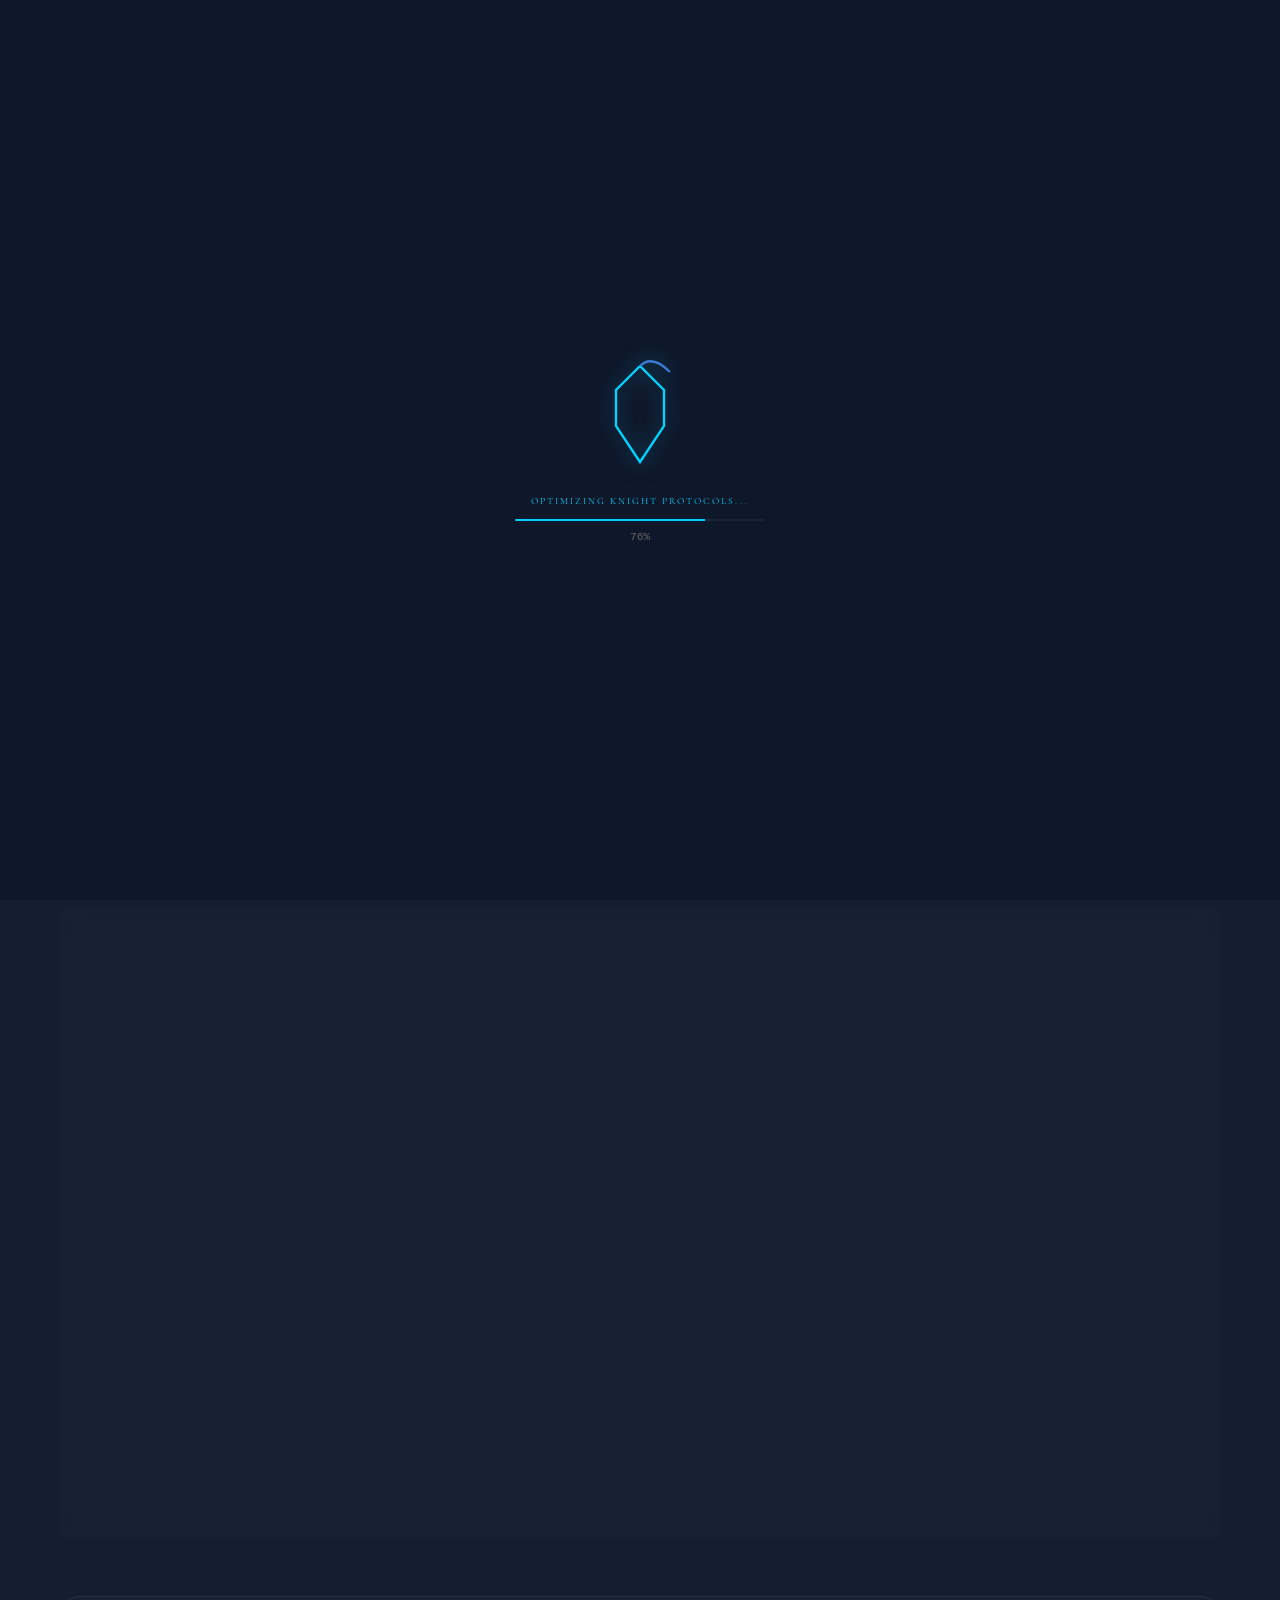
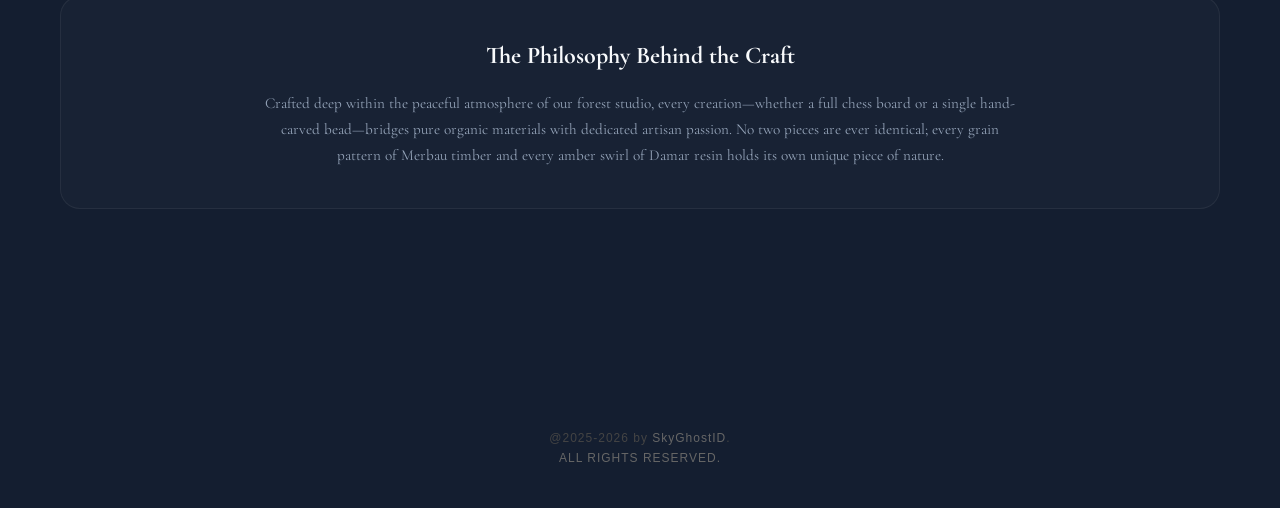
==== commit f7e7e5a2: "Update v3.3" ====
--- a/crafts/index.html
+++ b/crafts/index.html
@@ -1 +1 @@
-<!doctype html><html lang="en"><head><meta charset="UTF-8"><title id="page-title">Artisan Crafts - Naetziel Laksono</title><meta name="viewport" content="width=device-width,initial-scale=1"><link rel="icon" href="data:image/svg+xml,<svg xmlns=%22http://www.w3.org/2000/svg%22 viewBox=%220 0 100 100%22><text y=%22.9em%22 font-size=%2290%22>🪵</text></svg>"><link href="https://fonts.googleapis.com/css2?family=Plus+Jakarta+Sans:wght@300;400;600;800&display=swap" rel="stylesheet"><link rel="stylesheet" href="../Assets/gaya/finalStyle.css"><link rel="stylesheet" href="craftsStyle.css"><script src="../../preloader.js"></script><style></style></head><body><site-preloader></site-preloader><nav><div class="brand" id="nav-brand">Naetziel Laksono</div><button class="hamburger" id="hamburger" aria-label="Toggle navigation">☰</button><div class="nav-links" id="navLinks"><a href="../etalase/index.html" data-json="navigation.digital_arsenal">🛍️ Digital Arsenal</a> <a href="../index.html" data-json="navigation.back_home">← Back to Home</a></div><div style="display: flex; gap: 10px; align-items: center;"><button class="toggle-btn" id="langToggle" title="Switch Language" style="font-size: 0.85em; font-weight: 700; background: var(--bg-alt); border: 1px solid rgba(255,255,255,0.1); padding: 4px 10px; border-radius: 6px; cursor: pointer; color: var(--fg);">ID | EN</button></div></nav><section class="visible" style="padding-top: 40px; max-width: 1200px;"><div class="studio-status-wrapper"><div class="studio-status-badge"><div class="status-dot"></div><span data-json="studio_status">● Studio Active: Open for Commissions</span></div></div><div class="artisan-banner"><div class="artisan-dot"></div><span data-json="banner.atelier">Forged in the Forest Atelier</span> <span>•</span> <span data-json="banner.craft_type">100% Pure Handcraft</span></div><div class="artisan-header"><h2 data-json="header.title">Natural Wood & Resin Handcrafts</h2><p data-json="header.description">Pure handcrafted creations combining exotic Merbau hardwood, natural amber Damar resin, and selected fine timbers.</p></div><div class="trust-strip" id="trust-strip-container"></div><div style="display: grid; grid-template-columns: repeat(auto-fit, minmax(320px, 1fr)); gap: 30px;" id="products-container"></div><div class="process-section" id="process-gallery"><div class="process-header"><h3 data-json="process_section.title">Crafting Process & Woodworking Demos</h3><p data-json="process_section.description">Experience the raw creation process.</p></div><div class="video-grid" id="videos-container"></div></div><div class="story-section"><h3 data-json="story_section.title">The Philosophy Behind the Craft</h3><p data-json="story_section.description">Crafted deep within the peaceful atmosphere of our forest studio...</p></div></section><footer><div class="footer-content"><div class="footer-bottom"><p>@2025-2026 by <span id="footer-author">SkyGhost</span>.<br><span data-json="footer.copyright">ALL RIGHTS RESERVED.</span></p></div></div></footer><script src="oye.js"></script></body></html>
+<!doctype html><html lang="en"><head><meta charset="UTF-8"><title id="page-title">Artisan Crafts - Naetziel Laksono</title><meta name="viewport" content="width=device-width,initial-scale=1"><link rel="icon" href="data:image/svg+xml,<svg xmlns=%22http://www.w3.org/2000/svg%22 viewBox=%220 0 100 100%22><text y=%22.9em%22 font-size=%2290%22>🪵</text></svg>"><link href="https://fonts.googleapis.com/css2?family=Plus+Jakarta+Sans:wght@300;400;600;800&display=swap" rel="stylesheet"><link rel="stylesheet" href="../Assets/gaya/finalStyle.css"><link rel="stylesheet" href="craftsStyle.css"><script src="../../preloader.js"></script><style></style></head><body><site-preloader></site-preloader><nav><div class="brand" id="nav-brand">Naetziel Laksono</div><button class="hamburger" id="hamburger" aria-label="Toggle navigation">☰</button><div class="nav-links" id="navLinks"><a href="../etalase/index.html" data-json="navigation.digital_arsenal">🛍️ Digital Arsenal</a> <a href="../index.html" data-json="navigation.back_home">← Back to Home</a></div><div style="display: flex; gap: 10px; align-items: center;"><button class="toggle-btn" id="langToggle" title="Switch Language" style="font-size: 0.85em; font-weight: 700; background: var(--bg-alt); border: 1px solid rgba(255,255,255,0.1); padding: 4px 10px; border-radius: 6px; cursor: pointer; color: var(--fg);">ID | EN</button></div></nav><section class="visible" style="padding-top: 40px; max-width: 1200px;"><div class="studio-status-wrapper"><div class="studio-status-badge"><div class="status-dot"></div><span data-json="studio_status">● Studio Active: Open for Commissions</span></div></div><div class="artisan-banner"><div class="artisan-dot"></div><span data-json="banner.atelier">Forged in the Forest Atelier</span> <span>•</span> <span data-json="banner.craft_type">100% Pure Handcraft</span></div><div class="artisan-header"><h2 data-json="header.title">Natural Wood & Resin Handcrafts</h2><p data-json="header.description">Pure handcrafted creations combining exotic Merbau hardwood, natural amber Damar resin, and selected fine timbers.</p></div><div class="trust-strip" id="trust-strip-container"></div><div style="display: grid; grid-template-columns: repeat(auto-fit, minmax(320px, 1fr)); gap: 30px;" id="products-container"></div><div class="process-section" id="process-gallery"><div class="process-header"><h3 data-json="process_section.title">Crafting Process & Woodworking Demos</h3><p data-json="process_section.description">Experience the raw creation process.</p></div><div class="video-grid" id="videos-container"></div></div><div class="story-section"><h3 data-json="story_section.title">The Philosophy Behind the Craft</h3><p data-json="story_section.description">Crafted deep within the peaceful atmosphere of our forest studio...</p></div></section><footer><div class="footer-content"><div class="footer-bottom"><p>@2025-2026 by <span id="footer-author">SkyGhostID</span>.<br><span data-json="footer.copyright">ALL RIGHTS RESERVED.</span></p></div></div></footer><script src="craftsScript.js"></script></body></html>
--- a/Assets/gaya/finalStyle.css
+++ b/Assets/gaya/finalStyle.css
@@ -1 +1 @@
-@import url(https://fonts.googleapis.com/css2?family=Plus+Jakarta+Sans:ital,wght@0,200..800;1,200..800&display=swap);@import url(https://fonts.googleapis.com/css2?family=Cormorant+Garamond:wght@300;400;500;600;700&display=swap);:root{--bg:#141e30;--fg:#e0e0e0;--bg-alt:rgba(255, 255, 255, 0.05);--accent:#00ff8c;--font:'Cormorant Garamond',serif;--bar-bg:rgba(255, 255, 255, 0.1)}html.light{--bg:#f5f5f5;--fg:#222;--bg-alt:rgba(0, 0, 0, 0.05);--accent:#0066cc}*{box-sizing:border-box;margin:0;padding:0}html{scroll-behavior:smooth}body{font-family:var(--font);background:var(--bg);background-image:radial-gradient(at 0 0,rgba(0,255,195,.05) 0,transparent 50%),radial-gradient(at 100% 100%,rgba(0,102,204,.05) 0,transparent 50%);background-attachment:fixed;color:var(--fg);line-height:1.6;transition:background .3s,color .3s}a{text-decoration:none;color:var(--accent);transition:.3s}a:hover{opacity:.8}section{padding:80px 20px;max-width:95%;margin:auto;opacity:0;transform:translateY(20px);transition:opacity .6s ease-out,transform .6s ease-out}section.visible{opacity:1;transform:translateY(0)}body.ready section.visible{animation:1s ease-in-out forwards fadeIn}nav{position:sticky;top:0;left:0;right:0;background:var(--bg-alt);backdrop-filter:blur(10px);-webkit-backdrop-filter:blur(10px);display:flex;justify-content:space-between;align-items:center;padding:10px 20px;z-index:100;border-bottom:1px solid rgba(255,255,255,.1)}.brand{font-weight:600;font-size:1.2em;letter-spacing:1px;text-transform:uppercase;background:linear-gradient(180deg,#fff 0,#aaa 100%);-webkit-background-clip:text;-webkit-text-fill-color:transparent;filter:drop-shadow(0 2px 4px rgba(0, 0, 0, .3));transition:.3s;cursor:pointer}.brand:hover{letter-spacing:6px;filter:drop-shadow(0 0 8px rgba(255, 255, 255, .5))}.nav-links{display:flex;gap:20px}.nav-links a{font-weight:500}.hamburger,.toggle-btn{background:0 0;border:none;font-size:1.5em;cursor:pointer;color:var(--fg)}.hamburger{display:none}#home{text-align:center;padding-top:120px}#home img{width:160px;height:160px;border-radius:50%;object-fit:cover;border:3px solid rgba(255,255,255,.4);box-shadow:0 4px 15px rgba(0,0,0,.4);margin-bottom:20px;animation:1s ease-out slideDown}#home h1{font-size:2.8em;margin-bottom:5px;animation:2s fadeIn}#home .tagline{font-size:1.2em;font-weight:300;margin-bottom:20px;animation:2s fadeIn}.description{max-width:700px;margin:20px auto 40px;background:var(--bg-alt);backdrop-filter:blur(12px);-webkit-backdrop-filter:blur(12px);border:1px solid rgba(255,255,255,.1);border-radius:14px;padding:25px;box-shadow:0 8px 20px rgba(0,0,0,.2);font-size:1.05em;line-height:1.8;animation:2s ease-in fadeIn}.social-links{display:flex;flex-wrap:wrap;justify-content:center;gap:16px;margin-bottom:60px;animation:2s ease-in fadeIn}.social-links a{display:inline-flex;align-items:center;justify-content:center;font-weight:600;color:var(--fg);transition:.3s;text-decoration:none;text-align:center;font-size:1.05em;background:var(--bg-alt);backdrop-filter:blur(6px);-webkit-backdrop-filter:blur(6px);border:1px solid rgba(255,255,255,.1);border-radius:8px;padding:8px 16px;box-shadow:0 8px 20px rgba(0,0,0,.2)}.social-links a:hover{background:var(--accent);color:var(--bg);transform:translateY(-3px);box-shadow:0 5px 15px rgba(0,210,255,.4)}.social-links svg{width:20px;height:20px;margin-right:8px}.etalase-btn{border:2px solid #a855f7!important;color:#e9d5ff!important;transition:.3s}.etalase-btn:hover{background:#a855f7!important;color:#fff!important;box-shadow:0 0 20px rgba(168,85,247,.6);transform:translateY(-3px)}#about h2,#contact h2,#projects h2,#skills h2{text-align:center;margin-bottom:20px;font-size:2em}#about .bio{max-width:800px;margin:auto;background:var(--bg-alt);backdrop-filter:blur(10px);-webkit-backdrop-filter:blur(10px);border:1px solid rgba(255,255,255,.1);border-radius:12px;padding:25px;box-shadow:0 8px 20px rgba(0,0,0,.2);font-size:1.05em;line-height:1.8}.skills-container{display:grid;grid-template-columns:repeat(auto-fit,minmax(250px,1fr));gap:20px;margin-top:30px}.skill-category{background:var(--bg-alt);padding:20px;border-radius:12px;border:1px solid rgba(255,255,255,.1);transition:transform .3s}.skill-category:hover{transform:translateY(-5px);border-color:var(--accent)}.skill-category h3{font-size:1.1em;margin-bottom:15px;color:var(--accent);border-bottom:1px solid var(--bar-bg);padding-bottom:5px}.tags{display:flex;flex-wrap:wrap;gap:10px}.tags span{background:var(--bar-bg);color:var(--fg);padding:6px 12px;border-radius:20px;font-size:.85em;font-weight:500;border:1px solid transparent;transition:.3s}.tags span:hover{background:var(--accent);color:var(--bg);cursor:default}.principles-header{text-align:center;margin-bottom:60px}.principles-header h2{margin-bottom:15px;font-size:32px}.principles-sub{font-family:'Plus Jakarta Sans',sans-serif;font-size:.95rem;color:#8a92a6;letter-spacing:.5px;max-width:500px;margin:0 auto;line-height:1.6}#principles{padding:80px 20px;margin:0 auto}.principles-grid{display:grid;grid-template-columns:repeat(auto-fit,minmax(280px,1fr));gap:40px}.principle-card{font-family:'Plus Jakarta Sans',sans-serif;background:0 0;border-top:1px solid rgba(255,255,255,.08);padding:25px 10px;transition:.4s cubic-bezier(.16, 1, .3, 1)}.principle-card:hover{border-top-color:#00d2ff;transform:translateY(-3px)}.principle-num{font-size:.8rem;font-weight:700;color:#8a92a6;letter-spacing:2px;margin-bottom:12px;transition:color .3s}.principle-card:hover .principle-num{color:#00d2ff}.principle-card h3{font-size:1.2rem;font-weight:600;color:#fff;margin-bottom:10px}.principle-card p{font-size:.9rem;color:#8a92a6;line-height:1.6}.section-tagline{font-family:'Plus Jakarta Sans',sans-serif;font-size:1rem;color:#8a92a6;text-align:center;margin-top:-40px;margin-bottom:50px;padding-top:40px;letter-spacing:.5px}.current-focus-wrapper{font-family:'Plus Jakarta Sans',sans-serif;margin:50px auto 0;max-width:650px;width:100%}.focus-header{margin-bottom:16px;padding-left:2px}.focus-title{font-size:.9rem;font-weight:800;text-transform:uppercase;letter-spacing:.12em;color:#fff;margin:0}.focus-subtitle{font-size:.78rem;color:#64748b;margin-top:4px;font-weight:400}.current-focus{background:rgba(255,255,255,.03);border:1px solid rgba(255,255,255,.08);border-radius:12px;padding:24px;backdrop-filter:blur(8px);-webkit-backdrop-filter:blur(8px);display:flex;flex-direction:column;gap:14px}.focus-item{display:flex;flex-direction:column;gap:4px;font-size:.88rem;line-height:1.5}.focus-label{font-weight:700;color:#fff;text-transform:uppercase;letter-spacing:.05em;font-size:.8rem;min-width:130px}.focus-text{color:#cbd5e1;font-weight:400}.current-focus:hover{border-color:rgba(255,255,255,.15);background:rgba(255,255,255,.04);transition:.3s}.forest-chronicle{font-family:'Plus Jakarta Sans',sans-serif;display:flex;justify-content:space-between;align-items:center;background:rgba(255,255,255,.01);border:1px solid rgba(255,255,255,.05);border-radius:8px;padding:30px;max-width:500px;margin:40px auto}.chronicle-meta{display:flex;align-items:center;gap:15px}.chronicle-icon{font-size:1.5rem;filter:drop-shadow(0 0 8px rgba(0, 210, 255, .2))}.chronicle-title{font-size:.95rem;font-weight:600;color:#fff;margin:0 0 2px}.chronicle-desc{font-size:.8rem;color:#8a92a6;margin:0}.chronicle-timer{text-align:right;display:flex;flex-direction:column;gap:4px}.timer-label{font-size:.75rem;color:#8a92a6;text-transform:uppercase;letter-spacing:1px}#countdown-timer{font-size:1.1rem;font-weight:700;color:#00d2ff;font-variant-numeric:tabular-nums;letter-spacing:.5px}.project-list{display:flex;flex-wrap:nowrap;overflow-x:auto;gap:25px;padding:20px 10px 40px;scroll-snap-type:x mandatory;-webkit-overflow-scrolling:touch}.project-list::-webkit-scrollbar{height:8px}.project-list::-webkit-scrollbar-track{background:var(--bg-alt);border-radius:10px}.project-list::-webkit-scrollbar-thumb{background:var(--accent);border-radius:10px}.project-item{flex:0 0 320px;scroll-snap-align:center;background:var(--bg-alt);backdrop-filter:blur(15px);-webkit-backdrop-filter:blur(15px);border:1px solid rgba(255,255,255,.1);padding:30px;border-radius:16px;position:relative;overflow:hidden;transition:.4s;display:flex;flex-direction:column}.project-item:hover{transform:translateY(-10px);border-color:var(--accent);box-shadow:0 15px 35px rgba(0,255,195,.1)}.project-status{position:absolute;top:0;right:0;padding:5px 15px;font-size:.75em;font-weight:600;border-bottom-left-radius:12px}.completed{background:var(--accent);color:var(--bg)}.dev{background:#ffb800;color:#000}.project-item h3{margin:15px 0 10px;font-size:1.4em;color:var(--accent)}.project-item p{font-size:.95em;opacity:.8;flex-grow:1}.project-tech{margin:20px 0;display:flex;gap:8px;flex-wrap:wrap}.project-tech span{font-size:.7em;background:rgba(255,255,255,.05);padding:4px 10px;border-radius:4px;border:1px solid rgba(255,255,255,.1)}.project-link{text-align:center;padding:10px;border-radius:8px;background:var(--accent);color:var(--bg)!important;font-weight:600;margin-top:10px}.project-link.disabled{background:var(--bar-bg);cursor:not-allowed;opacity:.5}button.project-link{background:var(--accent);color:var(--bg)!important;border:none;cursor:pointer}.ai-card{color:#fff;position:relative;border:1px solid rgba(0,255,195,.2)!important;background:linear-gradient(145deg,rgba(15,20,28,.8),rgba(5,7,10,.9));z-index:1}.ai-card::before{content:'';position:absolute;inset:-2px;background:var(--accent);filter:blur(15px);-webkit-filter:blur(15px);border-radius:28px;z-index:-1;opacity:.1;animation:3s ease-in-out infinite neural-pulse}.scan-line{position:absolute;top:0;left:0;width:100%;height:2px;background:linear-gradient(90deg,transparent,var(--accent),transparent);opacity:.5;z-index:2;animation:4s linear infinite scan-move}.ai-card h3{color:#cdecf3;text-shadow:0 0 10px rgba(0,255,195,.3)}.ai-card:hover{box-shadow:0 0 30px rgba(0,255,195,.2)}.ai-card:hover .scan-line{animation-duration:2s}.wa-ai-card{color:#fff;border:1px solid rgba(37,211,102,.2)!important;background:linear-gradient(145deg,rgba(15,28,20,.9),rgba(5,10,7,.95));position:relative;overflow:hidden}.wa-ai-card h3{color:#cdecf3}.neural-network{position:absolute;top:0;left:0;width:100%;height:100%;background-image:radial-gradient(#25d366 .5px,transparent .5px);background-size:15px 15px;opacity:.05;z-index:0}.wa-ai-card::before{content:'';position:absolute;inset:-2px;background:#25d366;filter:blur(20px);border-radius:28px;z-index:-1;opacity:.05;animation:4s ease-in-out infinite wa-ai-pulse}.wa-ai-card::after{content:'●';position:absolute;top:15px;right:15px;color:#25d366;font-size:8px;text-shadow:0 0 10px #25d366;animation:2s infinite floating-blink}.wa-ai-card:hover{border-color:#25d366!important;box-shadow:0 0 25px rgba(37,211,102,.15)}h2{font-family:'Plus Jakarta Sans',Inter,sans-serif;font-size:2.5rem;font-weight:900;text-align:center;margin-bottom:50px;text-transform:uppercase;letter-spacing:2px;position:relative;display:block;width:fit-content;margin-left:auto;margin-right:auto}h2::after{content:'';position:absolute;bottom:-4px;left:50%;transform:translateX(-50%);-webkit-transform:translateX(-50%);width:70%;height:2px;border-radius:2px}h2::before{content:'';position:absolute;bottom:-6px;left:50%;width:6px;height:6px;background:#fff;border-radius:50%;box-shadow:0 0 15px #fff,0 0 5px #00d2ff;z-index:2;animation:3s ease-in-out infinite alternate scanner-move}.modal-overlay{display:none;position:fixed;z-index:1000;inset:0;background:rgba(8,12,22,.75);backdrop-filter:blur(16px);-webkit-backdrop-filter:blur(16px);padding:40px 20px;justify-content:center;align-items:center;perspective:1200px}.modal-content{background:rgba(15,23,42,.55);backdrop-filter:blur(20px);-webkit-backdrop-filter:blur(20px);padding:24px 20px;border-radius:20px;width:100%;max-width:340px;position:relative;border:1px solid rgba(255,255,255,.08);box-shadow:0 30px 60px rgba(0,0,0,.4),0 0 40px rgba(0,210,255,.08);transform-style:preserve-3d}.modal-title{color:#00d2ff;text-align:center;margin-bottom:20px;font-size:1.1rem;letter-spacing:2px;font-weight:700;transform:translateZ(30px)}.game-list{display:flex;flex-direction:column;gap:10px;transform:translateZ(20px)}.game-item{display:flex;align-items:center;gap:12px;padding:10px 14px;background:rgba(255,255,255,.03);border:1px solid rgba(255,255,255,.04);border-radius:12px;transition:.3s}.game-item:hover{background:rgba(0,210,255,.08);border-color:rgba(0,210,255,.2)}.close-btn:hover{color:#00d2ff}.game-icon{font-size:1.5rem}.game-label{font-size:.7rem;color:#888;text-transform:uppercase;margin:0}.game-val{font-size:1rem;color:#fff;font-weight:600;margin:0}.close-btn{transition:color .2s;transform:translateZ(30px);position:absolute;top:15px;right:20px;font-size:25px;color:#fff;cursor:pointer}#openGamingModal{position:relative;border:2px solid #01f;color:#dbdde4;overflow:visible;background:0 0;cursor:pointer;z-index:1;transition:.2s ease-in-out}#openGamingModal:hover{background:#4800ff;color:#fff;transform:translateY(-5px) scale(1.05);filter:drop-shadow(0 0 15px rgba(81, 0, 255, .8));animation:.15s infinite glitch-button-hard}#openGamingModal::before{content:'';position:absolute;top:-12px;left:-12px;right:-12px;bottom:-12px;border:3px solid #00d2ff;border-radius:8px;z-index:-1;filter:drop-shadow(0 0 6px #00d2ff) drop-shadow(0 0 15px #00d2ff);pointer-events:none;opacity:1;animation:1s steps(1) infinite lightning-idle-1}#openGamingModal::after{content:'';position:absolute;top:-16px;left:-16px;right:-16px;bottom:-16px;border:2px solid #f07;border-radius:8px;z-index:-1;filter:drop-shadow(0 0 6px #ff0077) drop-shadow(0 0 20px #ff0077);pointer-events:none;opacity:1;animation:1.2s steps(1) .3s infinite lightning-idle-2}#openGamingModal:hover::before{animation:.15s steps(1) infinite lightning-berserker-1}#openGamingModal:hover::after{animation:.1s steps(1) infinite lightning-berserker-2}.copy-btn{background:rgba(0,210,255,.1);border:1px solid rgba(0,210,255,.3);color:#00d2ff;padding:2px 6px;border-radius:4px;font-size:.75rem;cursor:pointer;margin-left:6px;transition:.2s;vertical-align:middle}.copy-btn:hover{background:#00d2ff;color:#0f172a;box-shadow:0 0 10px rgba(0,210,255,.5);transform:scale(1.05)}.copy-toast{position:fixed;bottom:40px;left:50%;transform:translateX(-50%) translateY(100px);background:#0f172a;color:#00d2ff;border:1px solid #00d2ff;padding:10px 20px;border-radius:8px;font-family:'Plus Jakarta Sans',sans-serif;font-size:.75rem;letter-spacing:1.5px;text-transform:uppercase;box-shadow:0 0 25px rgba(0,210,255,.4);transition:transform .3s cubic-bezier(.16, 1, .3, 1),opacity .3s;opacity:0;z-index:2000;pointer-events:none}.copy-toast.show{transform:translateX(-50%) translateY(0);opacity:1}#contact p{text-align:center;font-size:1.05em;background:var(--bg-alt);backdrop-filter:blur(10px);-webkit-backdrop-filter:blur(10px);border:1px solid rgba(255,255,255,.1);border-radius:12px;padding:20px;max-width:600px;margin:auto;box-shadow:0 8px 20px rgba(0,0,0,.2)}footer{padding:80px 0 40px;background:0 0;font-family:Poppins,sans-serif}.footer-content{max-width:1000px;margin:0 auto;padding:0 20px}.footer-top{display:flex;justify-content:space-between;align-items:center;margin-bottom:30px}.status-badge{font-size:.75rem;text-transform:uppercase;letter-spacing:2px;color:#00d2ff;display:flex;align-items:center;gap:8px;border:1px solid rgba(0,210,255,.3);padding:6px 15px;border-radius:20px}.status-badge .dot{width:6px;height:6px;background:red;border-radius:50%;box-shadow:0 0 10px #00d2ff;animation:2s infinite pulse-green}.footer-line{border:0;height:1px;background:linear-gradient(90deg,rgba(255,255,255,0),rgba(255,255,255,.1),rgba(255,255,255,0));margin-bottom:40px}.footer-main{display:flex;justify-content:space-between;gap:10px;flex-wrap:wrap}.footer-info .label{font-size:.65rem;color:#666;text-transform:uppercase;letter-spacing:2px;margin-bottom:8px}.footer-info .value{font-size:.95rem;color:var(--fg);font-weight:400}.underline-hover{cursor:pointer;transition:.3s}.underline-hover:hover{color:#00b7ff;text-decoration:underline}.footer-bottom{margin-top:60px;text-align:center;font-size:.75rem;color:#444;letter-spacing:1px}.footer-bottom span{color:#666}#toTop{position:fixed;bottom:30px;right:30px;background:var(--accent);color:var(--bg);border:none;padding:12px;border-radius:50%;font-size:1.2em;cursor:pointer;display:none;box-shadow:0 4px 12px rgba(0,0,0,.3);transition:transform .3s}#toTop:hover{transform:scale(1.1)}@media (max-width:768px){.nav-links{position:absolute;top:60px;left:0;right:0;background:var(--bg-alt);flex-direction:column;gap:0;display:none}.nav-links.show{display:flex}.nav-links a{padding:12px;border-top:1px solid rgba(255,255,255,.1)}.hamburger{display:block}.forest-chronicle{flex-direction:column;align-items:flex-start;padding:20px}.chronicle-timer{text-align:left;margin-top:5px;border-top:1px solid rgba(255,255,255,.05);padding-top:12px;width:100%}.footer-top{flex-direction:column;gap:20px;text-align:center}.footer-main{flex-direction:column;text-align:center;gap:30px}}@media (min-width:640px){.focus-item{flex-direction:row;align-items:flex-start;gap:16px}.focus-label{border-right:1px solid rgba(255,255,255,.1);padding-right:10px}}@media (max-width:480px){#home h1{font-size:2em}#home .tagline{font-size:1em}.description{font-size:.95em;padding:20px}.social-links a{padding:8px;font-size:.9em}#about .bio,#contact p{font-size:.95em;padding:20px}#about h2,#contact h2,#projects h2,#skills h2{font-size:1.6em}.skill-bar span{font-size:.9em}.project-item{width:90%;padding:20px}}@keyframes fadeIn{from{opacity:0}to{opacity:1}}@keyframes slideDown{from{transform:translateY(-50px);opacity:0}to{transform:translateY(0);opacity:1}}@keyframes spin{to{transform:rotate(360deg)}}@keyframes blink{0%,100%{opacity:0}50%{opacity:1}}@keyframes drawKnight{to{stroke-dashoffset:0}}@keyframes scanner-move{0%{left:15%;transform:translateX(0)}100%{left:85%;transform:translateX(-100%)}}@keyframes neural-pulse{0%,100%{opacity:.1;transform:scale(1)}50%{opacity:.25;transform:scale(1.02)}}@keyframes scan-move{0%{top:0;opacity:0}10%,90%{opacity:1}100%{top:100%;opacity:0}}@keyframes wa-ai-pulse{0%,100%{opacity:.05;transform:scale(1)}50%{opacity:.15;transform:scale(1.05)}}@keyframes floating-blink{0%,100%{opacity:1;transform:translateY(0)}50%{opacity:.3;transform:translateY(-5px)}}@keyframes pulse{0%,100%{opacity:.4}50%{opacity:1}}@keyframes pulse-green{0%,100%{opacity:1}50%{opacity:.3}}@keyframes lightning-idle-1{0%{-webkit-clip-path:polygon(0 0,100% 0,100% 10%,0 8%);clip-path:polygon(0 0,100% 0,100% 10%,0 8%)}20%,55%,90%{-webkit-clip-path:inset(50%);clip-path:inset(50%);opacity:0}35%{opacity:1;-webkit-clip-path:polygon(90% 0,100% 15%,95% 100%,85% 80%);clip-path:polygon(90% 0,100% 15%,95% 100%,85% 80%)}70%{opacity:1;-webkit-clip-path:polygon(0 85%,100% 90%,100% 100%,0 100%);clip-path:polygon(0 85%,100% 90%,100% 100%,0 100%)}}@keyframes lightning-idle-2{0%,40%,80%{-webkit-clip-path:inset(50%);clip-path:inset(50%);opacity:0}15%{opacity:1;-webkit-clip-path:polygon(0 0,15% 0,10% 100%,0 90%);clip-path:polygon(0 0,15% 0,10% 100%,0 90%)}60%{opacity:1;-webkit-clip-path:polygon(10% 0%,90% 40%,60% 35%,100% 100%,30% 80%,0% 50%);clip-path:polygon(10% 0%,90% 40%,60% 35%,100% 100%,30% 80%,0% 50%)}100%{opacity:1;-webkit-clip-path:polygon(0 0,100% 0,100% 100%,0 100%);clip-path:polygon(0 0,100% 0,100% 100%,0 100%)}}@keyframes lightning-berserker-1{0%{-webkit-clip-path:polygon(0 0,100% 0,100% 25%,0 15%);clip-path:polygon(0 0,100% 0,100% 25%,0 15%)}25%{-webkit-clip-path:polygon(75% 0,100% 20%,100% 100%,80% 75%);clip-path:polygon(75% 0,100% 20%,100% 100%,80% 75%)}50%{-webkit-clip-path:polygon(0% 20%,30% 0%,25% 80%,0% 100%);clip-path:polygon(0% 20%,30% 0%,25% 80%,0% 100%)}75%{-webkit-clip-path:polygon(0 80%,100% 70%,100% 100%,0 100%);clip-path:polygon(0 80%,100% 70%,100% 100%,0 100%)}100%{-webkit-clip-path:polygon(0 0,100% 0,100% 100%,0 100%);clip-path:polygon(0 0,100% 0,100% 100%,0 100%)}}@keyframes lightning-berserker-2{0%,80%{-webkit-clip-path:inset(50%);clip-path:inset(50%)}20%{-webkit-clip-path:polygon(5% 0%,95% 25%,100% 10%,50% 95%,0% 55%);clip-path:polygon(5% 0%,95% 25%,100% 10%,50% 95%,0% 55%)}40%{-webkit-clip-path:polygon(0 0,100% 0,100% 100%,0 100%);clip-path:polygon(0 0,100% 0,100% 100%,0 100%)}60%{-webkit-clip-path:polygon(90% 15%,75% 45%,100% 85%,80% 100%);clip-path:polygon(90% 15%,75% 45%,100% 85%,80% 100%)}100%{-webkit-clip-path:polygon(10% 10%,90% 0%,100% 90%,0% 100%);clip-path:polygon(10% 10%,90% 0%,100% 90%,0% 100%)}}@keyframes glitch-button-hard{0%,100%{transform:translateY(-5px) scale(1.05) translate(0)}25%{transform:translateY(-5px) scale(1.05) translate(-3px,2px)}50%{transform:translateY(-5px) scale(1.05) translate(3px,-1px)}75%{transform:translateY(-5px) scale(1.05) translate(-2px,-3px)}}+@import url(https://fonts.googleapis.com/css2?family=Plus+Jakarta+Sans:ital,wght@0,200..800;1,200..800&display=swap);@import url(https://fonts.googleapis.com/css2?family=Cormorant+Garamond:wght@300;400;500;600;700&display=swap);@import url(https://fonts.googleapis.com/css2?family=Ubuntu:ital,wght@0,300;0,400;0,500;0,700;1,300;1,400;1,500;1,700&display=swap);:root{--bg:#141e30;--fg:#e0e0e0;--bg-alt:rgba(255, 255, 255, 0.05);--accent:#00ff8c;--font:'Cormorant Garamond',serif;--bar-bg:rgba(255, 255, 255, 0.1);--bar-bg-spicy:rgba(98, 255, 0, 0.1)}html.light{--bg:#f5f5f5;--fg:#222;--bg-alt:rgba(0, 0, 0, 0.05);--accent:#0066cc}*{box-sizing:border-box;margin:0;padding:0}html{scroll-behavior:smooth}body{font-family:var(--font);background:var(--bg);background-image:radial-gradient(at 0 0,rgba(0,255,195,.05) 0,transparent 50%),radial-gradient(at 100% 100%,rgba(0,102,204,.05) 0,transparent 50%);background-attachment:fixed;color:var(--fg);line-height:1.6;transition:background .3s,color .3s}body::-webkit-scrollbar{width:6px;scrollbar-width:thin;scrollbar-color:rgba(255,255,255,0.2) transparent}body::-webkit-scrollbar-track{background:0 0}body::-webkit-scrollbar-thumb{background:rgba(255,255,255,.2);border-radius:10px}body::-webkit-scrollbar-thumb:hover{background:rgba(255,255,255,.4)}a{text-decoration:none;color:var(--accent);transition:.3s}a:hover{opacity:.8}section{padding:80px 20px;max-width:95%;margin:auto;opacity:0;transform:translateY(20px);transition:opacity .6s ease-out,transform .6s ease-out}section.visible{opacity:1;transform:translateY(0)}body.ready section.visible{animation:1s ease-in-out forwards fadeIn}nav{position:sticky;top:0;left:0;right:0;background:var(--bg-alt);backdrop-filter:blur(10px);-webkit-backdrop-filter:blur(10px);display:flex;justify-content:space-between;align-items:center;padding:10px 20px;z-index:100;border-bottom:1px solid rgba(255,255,255,.1)}.brand{font-weight:600;font-size:1.2em;letter-spacing:1px;text-transform:uppercase;background:linear-gradient(180deg,#fff 0,#aaa 100%);-webkit-background-clip:text;-webkit-text-fill-color:transparent;filter:drop-shadow(0 2px 4px rgba(0, 0, 0, .3));transition:.3s;cursor:pointer}.brand:hover{letter-spacing:6px;filter:drop-shadow(0 0 8px rgba(255, 255, 255, .5))}.nav-links{display:flex;gap:20px}.nav-links a{font-weight:500;color:var(--fg);text-transform:uppercase;font-family:'Times New Roman',Times,serif}.hamburger,.toggle-btn{background:0 0;border:none;font-size:1.5em;cursor:pointer;color:var(--fg)}.hamburger{display:none}#home{text-align:center;padding-top:120px}#home img{width:160px;height:160px;border-radius:50%;object-fit:cover;border:3px solid rgba(255,255,255,.4);box-shadow:0 4px 15px rgba(0,0,0,.4);margin-bottom:20px;animation:1s ease-out slideDown}#home h1{font-size:2.8em;margin-bottom:5px;animation:2s fadeIn}#home .tagline{font-size:1.2em;font-weight:300;margin-bottom:20px;animation:2s fadeIn}.description{max-width:700px;margin:20px auto 40px;background:var(--bg-alt);backdrop-filter:blur(12px);-webkit-backdrop-filter:blur(12px);border:1px solid rgba(255,255,255,.1);border-radius:14px;padding:25px;box-shadow:0 8px 20px rgba(0,0,0,.2);font-size:1.05em;line-height:1.8;animation:2s ease-in fadeIn}.social-links{display:flex;flex-wrap:wrap;justify-content:center;gap:16px;margin-bottom:60px;animation:2s ease-in fadeIn}.social-links a{display:inline-flex;align-items:center;justify-content:center;font-weight:600;color:var(--fg);transition:.3s;text-decoration:none;text-align:center;font-size:1.05em;background:var(--bg-alt);backdrop-filter:blur(6px);-webkit-backdrop-filter:blur(6px);border:1px solid rgba(255,255,255,.1);border-radius:8px;padding:8px 16px;box-shadow:0 8px 20px rgba(0,0,0,.2)}.social-links a:hover{background:var(--accent);color:var(--bg);transform:translateY(-3px);box-shadow:0 5px 15px rgba(0,210,255,.4)}.social-links svg{width:20px;height:20px;margin-right:8px}.etalase-btn{border:2px solid #a855f7!important;color:#e9d5ff!important;transition:.3s}.etalase-btn:hover{background:#a855f7!important;color:#fff!important;box-shadow:0 0 20px rgba(168,85,247,.6);transform:translateY(-3px)}.artisan-btn{border:2px solid #f79355!important;color:#e9d5ff!important;transition:.3s}.artisan-btn:hover{background:#f7ae55!important;color:#fff!important;box-shadow:0 0 20px rgba(247,150,85,.6);transform:translateY(-3px)}.article-btn{border:2px solid #55e1f7!important;color:#e9d5ff!important;transition:.3s}.article-btn:hover{background:#55dff7!important;color:#fff!important;box-shadow:0 0 20px rgba(247,247,85,.6);transform:translateY(-3px)}.gallery-btn{border:2px solid #9e55f7!important;color:#e9d5ff!important;transition:.3s}.gallery-btn:hover{background:#d155f7!important;color:#fff!important;box-shadow:0 0 20px rgba(247,247,85,.6);transform:translateY(-3px)}.svg-i-tag{position:relative}.i-tag{display:inline-flex;align-items:center;gap:6px;cursor:pointer;transition:.2s}.i-tag .info-icon{width:14px;height:14px;opacity:.6;transition:opacity .2s,transform .2s}.i-tag:hover .info-icon{opacity:1;transform:scale(1.1)}.i-tag:hover{background:rgba(255,255,255,.15);border-color:rgba(255,255,255,.3);transform:translateY(-1px)}.toast-notification{position:fixed;bottom:35px;left:50%;transform:translateX(-50%) translateY(20px) scale(.95);z-index:9999;display:flex;align-items:center;gap:14px;background:linear-gradient(135deg,rgba(16,18,40,.95),rgba(8,9,20,.98));-webkit-backdrop-filter:blur(14px);backdrop-filter:blur(14px);color:#f0f0f5;padding:12px 20px;border-radius:12px;border:1.5px solid rgba(0,210,255,.8);box-shadow:0 15px 30px rgba(0,0,0,.7),0 0 18px rgba(0,210,255,.25),inset 0 0 10px rgba(0,210,255,.15);font-family:inherit;font-size:14px;font-weight:500;letter-spacing:.3px;opacity:0;visibility:hidden;pointer-events:none;transition:.4s cubic-bezier(.16, 1, .3, 1)}.toast-sekat{width:1.5px;height:22px;background:linear-gradient(to bottom,transparent,rgba(0,210,255,.9),transparent)}.toast-notification .toast-icon{font-size:16px;filter:drop-shadow(0 0 8px rgba(0, 210, 255, .9));animation:1.5s ease-in-out infinite pulse-icon}@keyframes pulse-icon{0%,100%{transform:scale(1)}50%{transform:scale(1.25)}}.toast-notification.show{opacity:1;visibility:visible;transform:translateX(-50%) translateY(0) scale(1)}#about h2,#contact h2,#projects h2,#skills h2{text-align:center;margin-bottom:20px;font-size:2em}#about .bio{max-width:800px;margin:auto;background:var(--bg-alt);backdrop-filter:blur(10px);-webkit-backdrop-filter:blur(10px);border:1px solid rgba(255,255,255,.1);border-radius:12px;padding:25px;box-shadow:0 8px 20px rgba(0,0,0,.2);font-size:1.05em;line-height:1.8}.skillmixcont{padding:20px;border-radius:12px;background:var(--bg-alt);-webkit-backdrop-filter:blur(14px);backdrop-filter:blur(14px);display:flex;flex-direction:column;gap:20px;border:1px solid rgba(255,255,255,.1)}.skill-container-header{top:0;z-index:10;display:flex;flex-direction:column;gap:4px;border-radius:6%;padding:19px 19px 14px;border-bottom:1px solid var(--surface-border);color:var(--accent);font-family:Ubuntu,sans-serif}.skill-container-header h3{border-bottom:1px solid var(--bar-bg);margin:0;font-size:1.15rem}.skill-container-header span{font-size:.78rem;opacity:.6}.skill-container .skill-category{padding:0;border:none;background:0 0}.skill-container .skill-category h4{font-size:.85rem;margin:0 0 10px;font-weight:600;opacity:.85}.skill-container .tags{display:flex;flex-wrap:wrap;gap:8px}.i-tag.active-tag{border-color:#00d2ff!important;background:rgba(0,210,255,.15)!important;box-shadow:0 0 12px rgba(0,210,255,.4)}.skill-drawer-bar{flex:0 0 100%;width:100%;background:linear-gradient(135deg,#141e30,#353940);-webkit-backdrop-filter:blur(14px);backdrop-filter:blur(14px);border:1.5px solid rgba(0,210,255,.6);border-radius:12px;padding:16px 20px;margin-top:10px;color:#f0f0f5;box-shadow:0 15px 30px rgba(0,0,0,.7),0 0 20px rgba(0,210,255,.2);opacity:0;transform:translateY(-10px);transition:.35s cubic-bezier(.16, 1, .3, 1);pointer-events:none}.skill-drawer-bar.show{opacity:1;transform:translateY(0);pointer-events:auto}.drawer-header{display:flex;justify-content:space-between;align-items:center;margin-bottom:8px;font-weight:600;font-size:14px}.drawer-title{color:#00d2ff;letter-spacing:.3px}.drawer-rate-badge{background:rgba(0,210,255,.2);color:#00d2ff;padding:3px 8px;border-radius:6px;font-size:11px;border:1px solid rgba(0,210,255,.4)}.drawer-desc{font-size:13px;color:#b0b0c0;margin-bottom:12px;line-height:1.4}.drawer-progress{width:100%;height:6px;background:rgba(255,255,255,.1);border-radius:3px;overflow:hidden}.drawer-progress-fill{height:100%;width:0%;background:linear-gradient(90deg,#00d2ff,#7928ca);border-radius:3px;transition:width .8s cubic-bezier(.16, 1, .3, 1);box-shadow:0 0 8px rgba(0,210,255,.6)}.skills-container{display:grid;grid-template-columns:repeat(auto-fit,minmax(250px,1fr));gap:20px;margin-top:30px}.skill-category{background:var(--bg-alt);padding:20px;border-radius:12px;border:1px solid rgba(255,255,255,.1);transition:transform .3s}.skill-category:hover{transform:translateY(-5px);border-color:var(--accent)}.skill-category h3{font-size:1.1em;margin-bottom:15px;color:var(--accent);border-bottom:1px solid var(--bar-bg);padding-bottom:5px}.tags{display:flex;flex-wrap:wrap;gap:10px;font-family:'Courier New',Courier,monospace}.skill-icon{width:18px;height:18px;min-width:18px;min-height:18px;display:inline-block;vertical-align:middle}.tags span{background:var(--bar-bg);color:var(--fg);padding:6px 12px;border-radius:20px;font-size:.85em;font-weight:500;border:1px solid transparent;transition:.3s}.tags #spc{background:var(--bar-bg-spicy);color:var(--fg);padding:6px 12px;border-radius:20px;font-size:.85em;font-weight:500;border:1px solid transparent;transition:.9s;animation-iteration-count:infinite;animation-timing-function:ease-in-out}.tags span:hover{background:var(--accent);color:var(--bg);cursor:default}.principles-header{text-align:center;margin-bottom:60px}.principles-header h2{margin-bottom:15px;font-size:32px}.principles-sub{font-family:'Plus Jakarta Sans',sans-serif;font-size:.95rem;color:#8a92a6;letter-spacing:.5px;max-width:500px;margin:0 auto;line-height:1.6}#principles{padding:80px 20px;margin:0 auto}.principles-grid{display:grid;grid-template-columns:repeat(auto-fit,minmax(280px,1fr));gap:40px}.principle-card{font-family:'Plus Jakarta Sans',sans-serif;background:0 0;border-top:1px solid rgba(255,255,255,.08);padding:25px 10px;transition:.4s cubic-bezier(.16, 1, .3, 1)}.principle-card:hover{border-top-color:#00d2ff;transform:translateY(-3px)}.principle-num{font-size:.8rem;font-weight:700;color:#8a92a6;letter-spacing:2px;margin-bottom:12px;transition:color .3s}.principle-card:hover .principle-num{color:#00d2ff}.principle-card h3{font-size:1.2rem;font-weight:600;color:#fff;margin-bottom:10px}.principle-card p{font-size:.9rem;color:#8a92a6;line-height:1.6}.section-tagline{font-family:'Plus Jakarta Sans',sans-serif;font-size:1rem;color:#8a92a6;text-align:center;margin-top:-40px;margin-bottom:50px;padding-top:40px;letter-spacing:.5px}.current-focus-wrapper{font-family:'Plus Jakarta Sans',sans-serif;margin:50px auto 0;max-width:650px;width:100%;transform-style:preserve-3d;perspective:1000px;transition:box-shadow .3s}.focus-header{margin-bottom:16px;padding-left:2px}.focus-title{font-size:.9rem;font-weight:800;text-transform:uppercase;letter-spacing:.12em;color:#fff;margin:0;font-family:Verdana,Geneva,Tahoma,sans-serif;border-bottom:.5px solid var(--bar-bg)}.focus-subtitle{font-size:.89rem;color:#7c8a9e;margin-top:4px;font-weight:400;font-family:'Courier New',Courier,monospace}.current-focus{background:rgba(255,255,255,.03);border:1px solid rgba(255,255,255,.08);border-radius:12px;padding:24px;backdrop-filter:blur(8px);-webkit-backdrop-filter:blur(8px);display:flex;flex-direction:column;gap:14px;font-family:'Times New Roman',Times,serif}.focus-item{display:flex;flex-direction:column;gap:4px;font-size:.88rem;line-height:1.5}.focus-label{font-weight:700;color:#fff;text-transform:uppercase;letter-spacing:.05em;font-size:.8rem;min-width:130px}.focus-text{color:#cbd5e1;font-weight:400;font-family:'Courier New',Courier,monospace;text-shadow:0 1px 2px rgba(0,0,0,.9),0 0 1px rgba(0,0,0,.5)}.current-focus:hover{border-color:rgba(255,255,255,.15);background:rgba(255,255,255,.04);transition:.3s}.focus-label-group{display:flex;align-items:center;gap:8px}.animated-flame{width:18px;height:18px;color:#f97316;animation:1.4s ease-in-out infinite alternate flameFlicker;flex-shrink:0}@keyframes flameFlicker{0%{transform:scale(1) rotate(-3deg);opacity:.85;filter:drop-shadow(0 0 2px rgba(249, 115, 22, .4))}50%{transform:scale(1.12) rotate(2deg);opacity:1;filter:drop-shadow(0 0 8px rgba(249, 115, 22, .8))}100%{transform:scale(.96) rotate(-1deg);opacity:.9;filter:drop-shadow(0 0 4px rgba(249, 115, 22, .5))}}.forest-chronicle{font-family:'Plus Jakarta Sans',-apple-system,BlinkMacSystemFont,sans-serif;position:relative;display:flex;justify-content:space-between;align-items:center;gap:20px;max-width:540px;margin:40px auto;padding:20px 24px;background:rgba(39,53,74,.299);backdrop-filter:blur(16px);-webkit-backdrop-filter:blur(16px);border:1px solid rgba(255,255,255,.08);border-radius:16px;box-shadow:0 20px 40px rgba(0,0,0,.188),inset 0 1px 0 rgba(255,255,255,.1);overflow:hidden;transition:transform .3s,border-color .3s}.forest-chronicle:hover{transform:translateY(-2px);border-color:rgba(0,210,255,.3)}.chronicle-bg-glow{position:absolute;top:-50%;left:-20%;width:140%;height:200%;background:radial-gradient(circle at 10% 20%,rgba(0,210,255,.05) 0,transparent 50%),radial-gradient(circle at 90% 80%,rgba(46,213,115,.04) 0,transparent 50%);pointer-events:none}.chronicle-meta{display:flex;align-items:center;gap:16px;z-index:1}.chronicle-icon-wrapper{display:flex;align-items:center;justify-content:center;width:44px;height:44px;background:rgba(255,255,255,.03);border:1px solid rgba(255,255,255,.08);border-radius:12px;flex-shrink:0}.chronicle-icon{font-size:1.25rem;filter:drop-shadow(0 0 6px rgba(0, 210, 255, .3))}.chronicle-text{display:flex;flex-direction:column;gap:2px}.chronicle-title{font-size:.95rem;font-weight:600;color:#f0f6fc;margin:0;letter-spacing:-.01em}.chronicle-title:empty::before{content:attr(data-id)}.chronicle-desc{font-size:.8rem;color:#8b949e;margin:0;line-height:1.4}.chronicle-desc:empty::before{content:attr(data-id)}.chronicle-timer{display:flex;flex-direction:column;align-items:flex-end;gap:6px;flex-shrink:0;z-index:1}.timer-label{font-size:.65rem;font-weight:600;color:#8b949e;text-transform:uppercase;letter-spacing:.8px}.timer-label:empty::before{content:attr(data-id)}.timer-badge{display:inline-flex;align-items:center;gap:8px;padding:6px 12px;background:rgba(0,210,255,.06);border:1px solid rgba(0,210,255,.18);border-radius:20px}.timer-dot{width:6px;height:6px;background-color:#00d2ff;border-radius:50%;box-shadow:0 0 8px #00d2ff;animation:2s infinite pulse}#countdown-timer{font-family:'JetBrains Mono','Fira Code',monospace,sans-serif;font-size:.85rem;font-weight:700;color:#00d2ff;font-variant-numeric:tabular-nums;letter-spacing:.5px}.project-list{display:flex;flex-wrap:nowrap;overflow-x:auto;gap:25px;padding:20px 10px 40px;scroll-snap-type:x mandatory;-webkit-overflow-scrolling:touch}@media (max-width:480px){#home h1{font-size:2em}#home .tagline{font-size:1em}.description{font-size:.95em;padding:20px}.social-links a{padding:8px;font-size:.9em}#about .bio,#contact p{font-size:.95em;padding:20px}#about h2,#contact h2,#projects h2,#skills h2{font-size:1.6em}.skill-bar span{font-size:.9em}.project-item{justify-content:center;width:90%;padding:20px}}.project-list::-webkit-scrollbar{height:8px}.project-list::-webkit-scrollbar-track{background:var(--bg-alt);border-radius:10px}.project-list::-webkit-scrollbar-thumb{background:var(--accent);border-radius:10px}.project-item{flex:0 0 320px;scroll-snap-align:center;background:var(--bg-alt);backdrop-filter:blur(15px);-webkit-backdrop-filter:blur(15px);border:1px solid rgba(255,255,255,.1);padding:30px;border-radius:16px;position:relative;overflow:hidden;transition:.4s;display:flex;flex-direction:column}.project-item:hover{transform:translateY(-10px);border-color:var(--accent);box-shadow:0 15px 35px rgba(0,255,195,.1)}.project-status{position:absolute;top:0;right:0;padding:5px 15px;font-size:.75em;font-weight:600;border-bottom-left-radius:12px}.completed{background:var(--accent);color:var(--bg)}.dev{background:#ffb800;color:#000}.project-item h3{margin:15px 0 10px;font-size:1.4em;color:var(--accent)}.project-item p{font-size:.95em;opacity:.8;flex-grow:1}.project-tech{margin:20px 0;display:flex;gap:8px;flex-wrap:wrap}.project-tech span{font-size:.7em;background:rgba(255,255,255,.05);padding:4px 10px;border-radius:4px;border:1px solid rgba(255,255,255,.1)}.project-link{text-align:center;padding:10px;border-radius:8px;background:var(--accent);color:var(--bg)!important;font-weight:600;margin-top:10px}.project-item.item-locked{opacity:.75;border-color:rgba(255,255,255,.03)}.project-link.disabled-link{display:inline-block;color:#6e7681!important;border-color:rgba(110,118,129,.2)!important;background:rgba(110,118,129,.05)!important;cursor:not-allowed;pointer-events:none;text-decoration:none}.project-link.disabled-link:hover{transform:none!important;box-shadow:none!important}button.project-link{background:var(--accent);color:var(--bg)!important;border:none;cursor:pointer}.ai-card{color:#fff;position:relative;border:1px solid rgba(0,255,195,.2)!important;background:linear-gradient(145deg,rgba(15,20,28,.8),rgba(5,7,10,.9));z-index:1}.ai-card::before{content:'';position:absolute;inset:-2px;background:var(--accent);filter:blur(15px);-webkit-filter:blur(15px);border-radius:28px;z-index:-1;opacity:.1;animation:3s ease-in-out infinite neural-pulse}.scan-line{position:absolute;top:0;left:0;width:100%;height:2px;background:linear-gradient(90deg,transparent,var(--accent),transparent);opacity:.5;z-index:2;animation:4s linear infinite scan-move}.ai-card h3{color:#cdecf3;text-shadow:0 0 10px rgba(0,255,195,.3)}.ai-card:hover{box-shadow:0 0 30px rgba(0,255,195,.2)}.ai-card:hover .scan-line{animation-duration:2s}.wa-ai-card{color:#fff;border:1px solid rgba(37,211,102,.2)!important;background:linear-gradient(145deg,rgba(15,28,20,.9),rgba(5,10,7,.95));position:relative;overflow:hidden}.wa-ai-card h3{color:#cdecf3}.neural-network{position:absolute;top:0;left:0;width:100%;height:100%;background-image:radial-gradient(#25d366 .5px,transparent .5px);background-size:15px 15px;opacity:.05;z-index:0}.wa-ai-card::before{content:'';position:absolute;inset:-2px;background:#25d366;filter:blur(20px);border-radius:28px;z-index:-1;opacity:.05;animation:4s ease-in-out infinite wa-ai-pulse}.wa-ai-card::after{content:'●';position:absolute;top:15px;right:15px;color:#25d366;font-size:8px;text-shadow:0 0 10px #25d366;animation:2s infinite floating-blink}.wa-ai-card:hover{border-color:#25d366!important;box-shadow:0 0 25px rgba(37,211,102,.15)}h2{font-family:'Plus Jakarta Sans',Inter,sans-serif;font-size:2.5rem;font-weight:900;text-align:center;margin-bottom:50px;text-transform:uppercase;letter-spacing:2px;position:relative;display:block;width:fit-content;margin-left:auto;margin-right:auto}h2::after{content:'';position:absolute;bottom:-4px;left:50%;transform:translateX(-50%);-webkit-transform:translateX(-50%);width:70%;height:2px;border-radius:2px}h2::before{content:'';position:absolute;bottom:-6px;left:50%;width:6px;height:6px;background:#fff;border-radius:50%;box-shadow:0 0 15px #fff,0 0 5px #00d2ff;z-index:2;animation:3s ease-in-out infinite alternate scanner-move}.modal-overlay{display:none;position:fixed;z-index:1000;inset:0;background:rgba(8,12,22,.75);backdrop-filter:blur(16px);-webkit-backdrop-filter:blur(16px);padding:40px 20px;justify-content:center;align-items:center;perspective:1200px}.modal-content{background:rgba(15,23,42,.55);backdrop-filter:blur(20px);-webkit-backdrop-filter:blur(20px);padding:24px 20px;border-radius:20px;width:100%;max-width:340px;position:relative;border:1px solid rgba(255,255,255,.08);box-shadow:0 30px 60px rgba(0,0,0,.4),0 0 40px rgba(0,210,255,.08);transform-style:preserve-3d}.modal-title{color:#00d2ff;text-align:center;margin-bottom:20px;font-size:1.1rem;letter-spacing:2px;font-weight:700;transform:translateZ(30px)}.game-list{display:flex;flex-direction:column;gap:10px;transform:translateZ(20px)}.game-item{display:flex;align-items:center;gap:12px;padding:10px 14px;background:rgba(255,255,255,.03);border:1px solid rgba(255,255,255,.04);border-radius:12px;transition:.3s}.game-item:hover{background:rgba(0,210,255,.08);border-color:rgba(0,210,255,.2)}.close-btn:hover{color:#00d2ff}.game-icon{font-size:1.5rem}.game-label{font-size:.7rem;color:#888;text-transform:uppercase;margin:0}.game-val{font-size:1rem;color:#fff;font-weight:600;margin:0}.close-btn{transition:color .2s;transform:translateZ(30px);position:absolute;top:15px;right:20px;font-size:25px;color:#fff;cursor:pointer}#openGamingModal{position:relative;border:2px solid #01f;color:#dbdde4;overflow:visible;background:0 0;cursor:pointer;z-index:1;transition:.2s ease-in-out}#openGamingModal:hover{background:#4800ff;color:#fff;transform:translateY(-5px) scale(1.05);filter:drop-shadow(0 0 15px rgba(81, 0, 255, .8));animation:.15s infinite glitch-button-hard}#openGamingModal::before{content:'';position:absolute;top:-12px;left:-12px;right:-12px;bottom:-12px;border:3px solid #00d2ff;border-radius:8px;z-index:-1;pointer-events:none;opacity:1;box-shadow:0 0 10px #00d2ff;will-change:clip-path,opacity;transform:translateZ(0);animation:1s steps(1) infinite lightning-idle-1}#openGamingModal::after{content:'';position:absolute;top:-16px;left:-16px;right:-16px;bottom:-16px;border:2px solid #f07;border-radius:8px;z-index:-1;pointer-events:none;opacity:1;box-shadow:0 0 12px #f07;will-change:clip-path,opacity;transform:translateZ(0);animation:1.2s steps(1) .3s infinite lightning-idle-2}#openGamingModal:hover::before{animation:.15s steps(1) infinite lightning-berserker-1}#openGamingModal:hover::after{animation:.1s steps(1) infinite lightning-berserker-2}.copy-btn{background:rgba(0,210,255,.1);border:1px solid rgba(0,210,255,.3);color:#00d2ff;padding:2px 6px;border-radius:4px;font-size:.75rem;cursor:pointer;margin-left:6px;transition:.2s;vertical-align:middle}.copy-btn:hover{background:#00d2ff;color:#0f172a;box-shadow:0 0 10px rgba(0,210,255,.5);transform:scale(1.05)}.copy-toast{position:fixed;bottom:40px;left:50%;transform:translateX(-50%) translateY(100px);background:#0f172a;color:#00d2ff;border:1px solid #00d2ff;padding:10px 20px;border-radius:8px;font-family:'Plus Jakarta Sans',sans-serif;font-size:.75rem;letter-spacing:1.5px;text-transform:uppercase;box-shadow:0 0 25px rgba(0,210,255,.4);transition:transform .3s cubic-bezier(.16, 1, .3, 1),opacity .3s;opacity:0;z-index:2000;pointer-events:none}.copy-toast.show{transform:translateX(-50%) translateY(0);opacity:1}#contact p{text-align:center;font-size:1.05em;background:var(--bg-alt);backdrop-filter:blur(10px);-webkit-backdrop-filter:blur(10px);border:1px solid rgba(255,255,255,.1);border-radius:12px;padding:20px;max-width:600px;margin:auto;box-shadow:0 8px 20px rgba(0,0,0,.2)}footer{padding:80px 0 40px;background:0 0;font-family:Poppins,sans-serif}.footer-content{max-width:1000px;margin:0 auto;padding:0 20px}.footer-top{display:flex;justify-content:space-between;align-items:center;margin-bottom:30px}.status-badge{font-size:.75rem;text-transform:uppercase;letter-spacing:2px;color:#00d2ff;display:flex;align-items:center;gap:8px;border:1px solid rgba(0,210,255,.3);padding:6px 15px;border-radius:20px}.status-badge .dot{width:6px;height:6px;background:red;border-radius:50%;box-shadow:0 0 10px #00d2ff;animation:2s infinite pulse-green}.footer-line{border:0;height:1px;background:linear-gradient(90deg,rgba(255,255,255,0),rgba(255,255,255,.1),rgba(255,255,255,0));margin-bottom:40px}.footer-main{display:flex;justify-content:space-between;gap:10px;flex-wrap:wrap}.footer-info .label{font-size:.65rem;color:#666;text-transform:uppercase;letter-spacing:2px;margin-bottom:8px}.footer-info .value{font-size:.95rem;color:var(--fg);font-weight:400}.underline-hover{cursor:pointer;transition:.3s}.underline-hover:hover{color:#00b7ff;text-decoration:underline}.footer-bottom{margin-top:60px;text-align:center;font-size:.75rem;color:#444;letter-spacing:1px}.footer-bottom span{color:#666}#toTop{position:fixed;bottom:30px;right:30px;background:var(--accent);color:var(--bg);border:none;padding:12px;border-radius:50%;font-size:1.2em;cursor:pointer;display:none;box-shadow:0 4px 12px rgba(0,0,0,.3);transition:transform .3s}#toTop:hover{transform:scale(1.1)}@media (max-width:768px){.nav-links{position:absolute;top:60px;left:0;right:0;background:var(--bg-alt);flex-direction:column;gap:0;display:none}.nav-links.show{display:flex}.nav-links a{padding:12px;border-top:1px solid rgba(255,255,255,.1)}.hamburger{display:block}.forest-chronicle{flex-direction:column;align-items:flex-start;padding:20px}.chronicle-timer{text-align:left;margin-top:5px;border-top:1px solid rgba(255,255,255,.05);padding-top:12px;width:100%}.footer-top{flex-direction:column;gap:20px;text-align:center}.footer-main{flex-direction:column;text-align:center;gap:30px}}@media (min-width:640px){.principles-grid{display:flex;flex-wrap:wrap;justify-content:center;gap:40px}.principle-card{font-family:'Plus Jakarta Sans',sans-serif;background:0 0;border-top:1px solid rgba(255,255,255,.08);padding:25px 10px;transition:.4s cubic-bezier(.16, 1, .3, 1);flex:1 1 280px;max-width:350px}.focus-item{flex-direction:row;align-items:flex-start;gap:16px}.focus-label{border-right:1px solid rgba(255,255,255,.1);padding-right:10px}}@keyframes fadeIn{from{opacity:0}to{opacity:1}}@keyframes slideDown{from{transform:translateY(-50px);opacity:0}to{transform:translateY(0);opacity:1}}@keyframes spin{to{transform:rotate(360deg)}}@keyframes blink{0%,100%{opacity:0}50%{opacity:1}}@keyframes drawKnight{to{stroke-dashoffset:0}}@keyframes scanner-move{0%{left:15%;transform:translateX(0)}100%{left:85%;transform:translateX(-100%)}}@keyframes neural-pulse{0%,100%{opacity:.1;transform:scale(1)}50%{opacity:.25;transform:scale(1.02)}}@keyframes scan-move{0%{top:0;opacity:0}10%,90%{opacity:1}100%{top:100%;opacity:0}}@keyframes wa-ai-pulse{0%,100%{opacity:.05;transform:scale(1)}50%{opacity:.15;transform:scale(1.05)}}@keyframes floating-blink{0%,100%{opacity:1;transform:translateY(0)}50%{opacity:.3;transform:translateY(-5px)}}@keyframes pulse{0%,100%{opacity:.4}50%{opacity:1}}@keyframes pulse-green{0%,100%{opacity:1}50%{opacity:.3}}@keyframes lightning-idle-1{0%{-webkit-clip-path:polygon(0 0,100% 0,100% 10%,0 8%);clip-path:polygon(0 0,100% 0,100% 10%,0 8%)}20%,55%,90%{-webkit-clip-path:inset(50%);clip-path:inset(50%);opacity:0}35%{opacity:1;-webkit-clip-path:polygon(90% 0,100% 15%,95% 100%,85% 80%);clip-path:polygon(90% 0,100% 15%,95% 100%,85% 80%)}70%{opacity:1;-webkit-clip-path:polygon(0 85%,100% 90%,100% 100%,0 100%);clip-path:polygon(0 85%,100% 90%,100% 100%,0 100%)}}@keyframes lightning-idle-2{0%,40%,80%{-webkit-clip-path:inset(50%);clip-path:inset(50%);opacity:0}15%{opacity:1;-webkit-clip-path:polygon(0 0,15% 0,10% 100%,0 90%);clip-path:polygon(0 0,15% 0,10% 100%,0 90%)}60%{opacity:1;-webkit-clip-path:polygon(10% 0%,90% 40%,60% 35%,100% 100%,30% 80%,0% 50%);clip-path:polygon(10% 0%,90% 40%,60% 35%,100% 100%,30% 80%,0% 50%)}100%{opacity:1;-webkit-clip-path:polygon(0 0,100% 0,100% 100%,0 100%);clip-path:polygon(0 0,100% 0,100% 100%,0 100%)}}@keyframes lightning-berserker-1{0%{-webkit-clip-path:polygon(0 0,100% 0,100% 25%,0 15%);clip-path:polygon(0 0,100% 0,100% 25%,0 15%)}25%{-webkit-clip-path:polygon(75% 0,100% 20%,100% 100%,80% 75%);clip-path:polygon(75% 0,100% 20%,100% 100%,80% 75%)}50%{-webkit-clip-path:polygon(0% 20%,30% 0%,25% 80%,0% 100%);clip-path:polygon(0% 20%,30% 0%,25% 80%,0% 100%)}75%{-webkit-clip-path:polygon(0 80%,100% 70%,100% 100%,0 100%);clip-path:polygon(0 80%,100% 70%,100% 100%,0 100%)}100%{-webkit-clip-path:polygon(0 0,100% 0,100% 100%,0 100%);clip-path:polygon(0 0,100% 0,100% 100%,0 100%)}}@keyframes lightning-berserker-2{0%,80%{-webkit-clip-path:inset(50%);clip-path:inset(50%)}20%{-webkit-clip-path:polygon(5% 0%,95% 25%,100% 10%,50% 95%,0% 55%);clip-path:polygon(5% 0%,95% 25%,100% 10%,50% 95%,0% 55%)}40%{-webkit-clip-path:polygon(0 0,100% 0,100% 100%,0 100%);clip-path:polygon(0 0,100% 0,100% 100%,0 100%)}60%{-webkit-clip-path:polygon(90% 15%,75% 45%,100% 85%,80% 100%);clip-path:polygon(90% 15%,75% 45%,100% 85%,80% 100%)}100%{-webkit-clip-path:polygon(10% 10%,90% 0%,100% 90%,0% 100%);clip-path:polygon(10% 10%,90% 0%,100% 90%,0% 100%)}}
